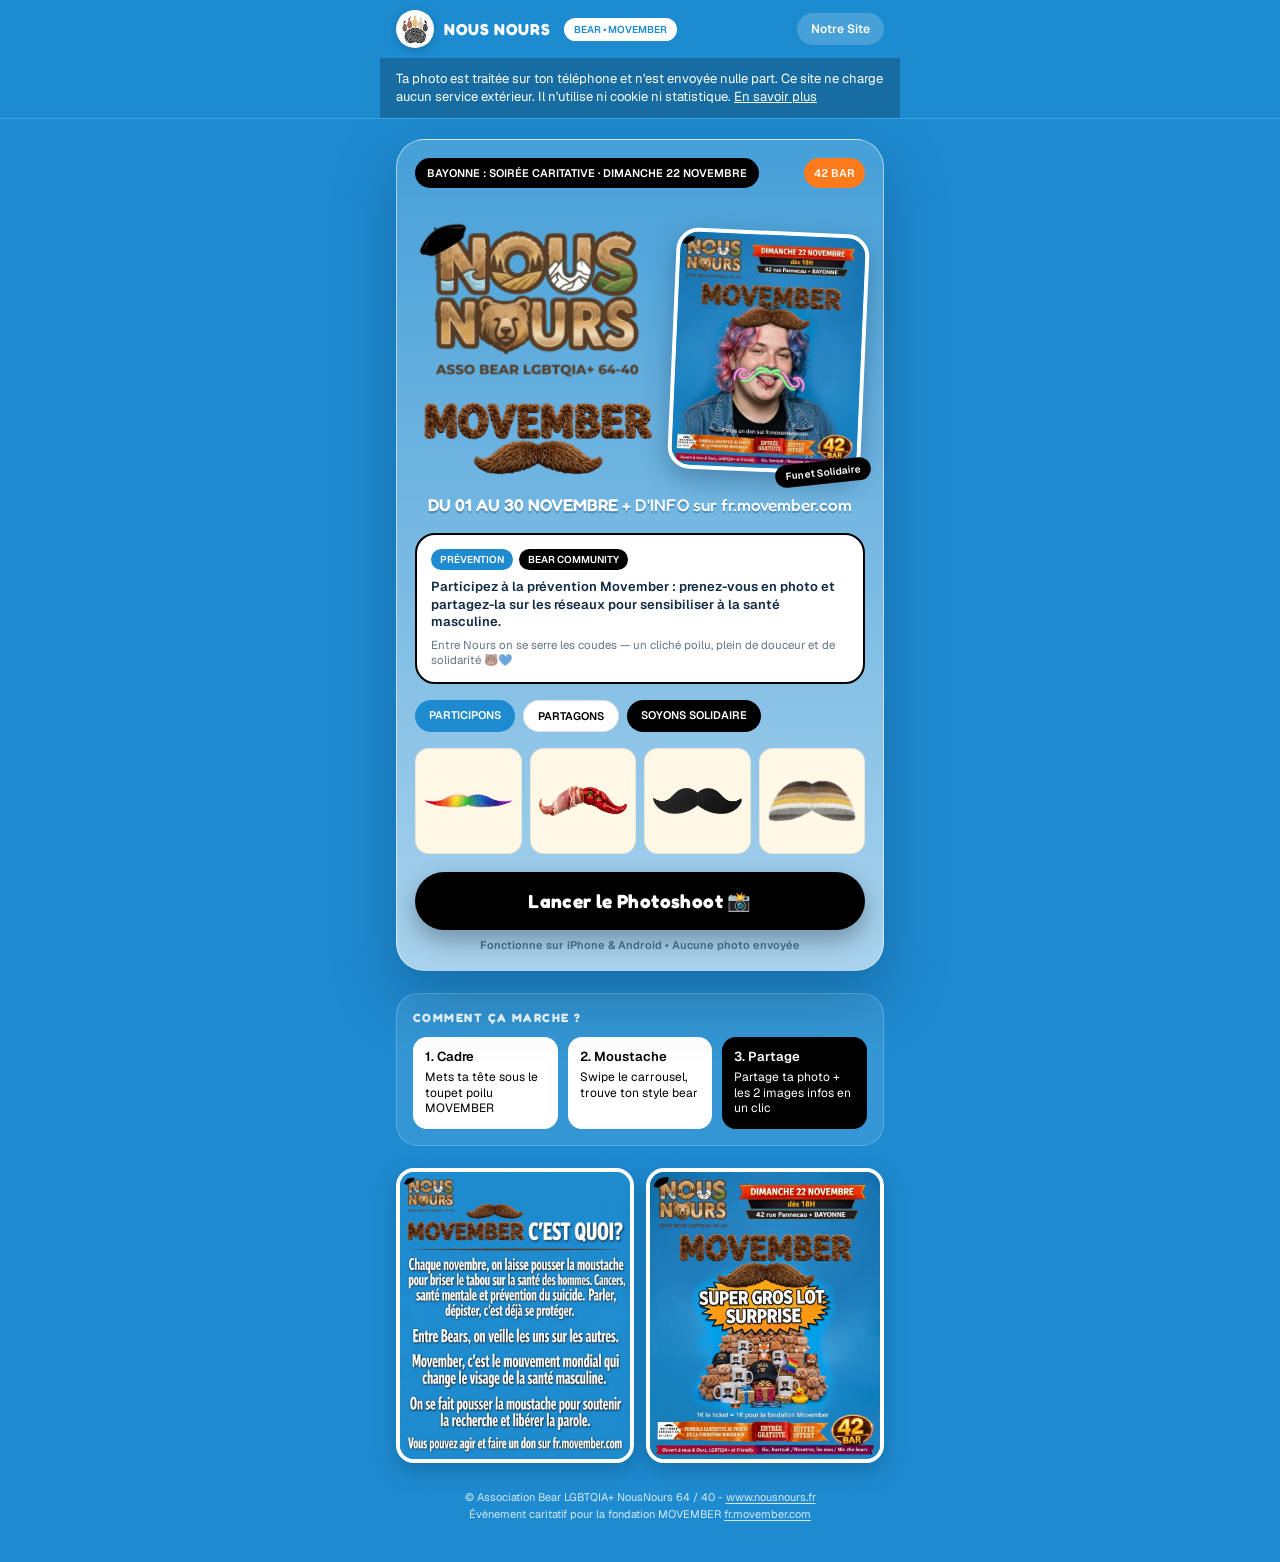
==== index.html @ f1253991 "Étape 9 : aperçu de lien (og, twitter), favicon, apple-touch-icon, manifeste, script de création des" ====
<!DOCTYPE html>
<html lang="fr">
<head>
<meta charset="UTF-8">
<meta http-equiv="Content-Security-Policy" content="default-src 'none'; script-src 'self' 'wasm-unsafe-eval' 'unsafe-eval'; style-src 'self'; img-src 'self' blob: data:; font-src 'self'; media-src 'self' blob:; connect-src 'self'; worker-src 'self' blob:; manifest-src 'self'; base-uri 'none'; form-action 'none'">
<meta name="referrer" content="no-referrer">
<meta name="viewport" content="width=device-width, initial-scale=1, viewport-fit=cover">
<meta name="theme-color" content="#1e8bd0">
<title>Movember · Nous Nours · Photoshoot</title>
<meta name="description" content="Movember avec Nous Nours : prends-toi en photo avec une moustache de bear et partage-la. Ta photo reste sur ton téléphone.">
<meta property="og:type" content="website">
<meta property="og:locale" content="fr_FR">
<meta property="og:title" content="Movember · Nous Nours · Photoshoot">
<meta property="og:description" content="Prends-toi en photo avec une moustache de bear et partage-la pour sensibiliser à la santé masculine. Ta photo n'est envoyée nulle part.">
<meta property="og:image" content="https://meydur64.github.io/photoshoot-movember/assets/og.jpg">
<meta property="og:url" content="https://meydur64.github.io/photoshoot-movember/">
<meta name="twitter:card" content="summary_large_image">
<link rel="icon" type="image/png" sizes="32x32" href="assets/favicon-32.png">
<link rel="apple-touch-icon" href="assets/apple-touch-icon.png">
<link rel="manifest" href="manifest.webmanifest">
<link rel="stylesheet" href="style.css">
</head>
<body>

<header class="top">
  <div class="top-in">
    <div class="brand">
      <div class="brand-dot"><img data-asset="empreinte" alt="Empreinte Nous Nours"></div>
      <b>NOUS NOURS</b>
      <span class="tag">BEAR • MOVEMBER</span>
    </div>
    <a class="btn-info" href="https://www.nousnours.fr" target="_blank" rel="noopener">Notre Site</a>
  </div>
  <div id="infos">Ta photo est traitée sur ton téléphone et n'est envoyée nulle part. Ce site ne charge aucun service extérieur. Il n'utilise ni cookie ni statistique. <a href="confidentialite.html">En savoir plus</a></div>
</header>

<!-- ============ ACCUEIL ============ -->
<main id="s-landing">
  <section class="hero">
    <div class="hero-pills">
      <span class="pill-black">BAYONNE : SOIRÉE CARITATIVE · DIMANCHE 22 NOVEMBRE</span>
      <a class="pill-orange" href="https://www.instagram.com/le.42.bar/" target="_blank" rel="noopener" aria-label="42 Bar sur Instagram">42 BAR</a>
    </div>
    <div class="hero-grid">
      <div>
        <img class="hero-logo" data-asset="logo" alt="Nous Nours – Asso Bear LGBTQIA+ 64-40">
        <img class="hero-title" data-asset="titre" alt="Movember">
      </div>
      <div class="frame-wrap">
        <div class="frame" id="slides" aria-label="Photos des participants Movember">
          <img class="slide on" data-asset="s1" alt="Participant Movember 1">
          <img class="slide" data-asset="s2" alt="Participant Movember 2">
          <img class="slide" data-asset="s3" alt="Participant Movember 3">
          <img class="slide" data-asset="s4" alt="Participant Movember 4">
          <img class="slide" data-asset="s5" alt="Participant Movember 5">
        </div>
        <span class="frame-tag">Fun et Solidaire</span>
      </div>
    </div>

    <p class="dates">DU 01 AU 30 NOVEMBRE <span>+ D'INFO sur fr.movember.com</span></p>

    <div class="note">
      <div>
        <div class="chips"><span class="chip b">PRÉVENTION</span><span class="chip k">BEAR COMMUNITY</span></div>
        <p>Participez à la prévention Movember : prenez-vous en photo et partagez-la sur les réseaux pour sensibiliser à la santé masculine.</p>
        <small>Entre Nours on se serre les coudes — un cliché poilu, plein de douceur et de solidarité 🐻💙</small>
      </div>
    </div>

    <div class="feat"><span class="f1">PARTICIPONS</span><span class="f2">PARTAGONS</span><span class="f3">SOYONS SOLIDAIRE</span></div>
    <div class="tiles" id="tiles"></div>
    <button class="cta" id="btn-start">Lancer le Photoshoot 📸</button>
    <p class="cta-note">Fonctionne sur iPhone &amp; Android • Aucune photo envoyée</p>
  </section>

  <section class="how">
    <h2>COMMENT ÇA MARCHE ?</h2>
    <div class="how-grid">
      <div><b>1. Cadre</b>Mets ta tête sous le toupet poilu MOVEMBER</div>
      <div><b>2. Moustache</b>Swipe le carrousel, trouve ton style bear</div>
      <div><b>3. Partage</b>Partage ta photo + les 2 images infos en un clic</div>
    </div>
  </section>

  <section class="pack">
    <img loading="lazy" data-asset="explications" alt="Movember, c'est quoi ?">
    <img loading="lazy" data-asset="affiche" alt="Super gros lot surprise – tombola 42 Bar">
  </section>

  <footer>© Association Bear LGBTQIA+ NousNours 64 / 40 - <a href="https://www.nousnours.fr" target="_blank" rel="noopener">www.nousnours.fr</a><br>Évènement caritatif pour la fondation MOVEMBER <a href="https://fr.movember.com" target="_blank" rel="noopener">fr.movember.com</a></footer>
</main>

<!-- ============ CAMERA ============ -->
<section class="screen" id="s-camera" hidden>
  <video id="vid" playsinline muted autoplay></video>
  <div class="cam-top">
    <button id="btn-close">✕ Fermer</button>
    <div class="hint" id="hint">Aligne ta tête sous le toupet</div>
    <button id="btn-flip" aria-label="Changer de caméra">⟲</button>
  </div>
  <div class="stage">
    <canvas id="preview" width="540" height="675"></canvas>
    <div class="overlay" id="loading"><div><div class="spin"></div><p id="loading-text">Chargement du détourage…</p></div></div>
    <div class="overlay" id="count" hidden></div>
    <div class="overlay" id="flash"></div>
    <div class="overlay" id="cam-error" hidden><p id="cam-error-text"></p><button id="btn-err-file">Choisir une photo</button><button id="btn-err-retry" hidden>Réessayer</button><button id="btn-err-continue" hidden>Continuer sans détourage</button></div>
  </div>
  <div class="cam-bottom">
    <div class="carousel" id="carousel" role="listbox" aria-label="Choix de la moustache"></div>
    <details id="adjust" open>
      <summary>Ajuster ▾</summary>
      <div class="sliders">
        <label>Taille moustache<input type="range" id="sl-mscale" min="0.6" max="1.6" step="0.02" value="1"></label>
        <label>Hauteur moustache<input type="range" id="sl-my" min="-40" max="40" step="1" value="0"></label>
        <label>Zoom portrait<input type="range" id="sl-zoom" min="0.8" max="1.3" step="0.02" value="1"></label>
      </div>
    </details>
    <div class="shutter-row">
      <label class="round" for="file" title="Utiliser une photo de la galerie">Galerie</label>
      <input type="file" id="file" accept="image/*" hidden>
      <button class="shutter" id="btn-shutter" aria-label="Prendre la photo"><span></span></button>
      <button class="round" id="btn-timer" aria-pressed="false">Minuteur<br>off</button>
    </div>
  </div>
</section>

<!-- ============ RESULTAT ============ -->
<main id="s-result" hidden>
  <div class="res-card">
    <img id="res-img" alt="Ton portrait Movember">
    <div class="res-meta"><b id="res-name"></b><small>Nous Nours • Movember 2026</small></div>
  </div>
  <div class="row2">
    <button class="btn" id="btn-retake">Refaire</button>
    <button class="btn w" id="btn-dl">Télécharger</button>
  </div>
  <button class="share" id="btn-share">Partager mon Movember<small>Ta photo + les 2 images infos, vers Insta, Facebook, WhatsApp…</small></button>

  <div class="packbox">
    <h3 class="fr">Le pack à poster en carrousel</h3>
    <p>1. Ton portrait moustachu · 2. Movember, c'est quoi ? · 3. Super gros lot tombola 42 Bar.</p>
    <div class="pack3">
      <img id="pk1" alt="Portrait"><img data-asset="explications" alt="Explications"><img data-asset="affiche" alt="Tombola">
    </div>
    <div class="cap">
      <div id="cap-text"></div>
      <label class="cap-tags"><input type="checkbox" id="cap-tags" checked> Ajouter #lgbt #Bear</label>
      <button id="btn-cap">Copier la légende</button>
      <p class="cap-warn">Tu publies sous ta responsabilité. Ne publie pas la photo d'une autre personne sans son accord.</p>
    </div>
  </div>
  <footer>© Association Bear LGBTQIA+ NousNours 64 / 40 - <a href="https://www.nousnours.fr" target="_blank" rel="noopener">www.nousnours.fr</a><br>Évènement caritatif pour la fondation MOVEMBER <a href="https://fr.movember.com" target="_blank" rel="noopener">fr.movember.com</a></footer>
</main>

<div id="toast" role="status" aria-live="polite"></div>

<script src="app.js" defer></script>
</body>
</html>
---- style.css ----
@font-face{font-family:"Fredoka";font-style:normal;font-weight:500;font-display:swap;src:url("fonts/fredoka-latin-500.woff2") format("woff2");unicode-range:U+0000-00FF,U+0131,U+0152-0153,U+02BB-02BC,U+02C6,U+02DA,U+02DC,U+0304,U+0308,U+0329,U+2000-206F,U+20AC,U+2122,U+2191,U+2193,U+2212,U+2215,U+FEFF,U+FFFD}
@font-face{font-family:"Fredoka";font-style:normal;font-weight:600;font-display:swap;src:url("fonts/fredoka-latin-600.woff2") format("woff2");unicode-range:U+0000-00FF,U+0131,U+0152-0153,U+02BB-02BC,U+02C6,U+02DA,U+02DC,U+0304,U+0308,U+0329,U+2000-206F,U+20AC,U+2122,U+2191,U+2193,U+2212,U+2215,U+FEFF,U+FFFD}
@font-face{font-family:"Fredoka";font-style:normal;font-weight:700;font-display:swap;src:url("fonts/fredoka-latin-700.woff2") format("woff2");unicode-range:U+0000-00FF,U+0131,U+0152-0153,U+02BB-02BC,U+02C6,U+02DA,U+02DC,U+0304,U+0308,U+0329,U+2000-206F,U+20AC,U+2122,U+2191,U+2193,U+2212,U+2215,U+FEFF,U+FFFD}
@font-face{font-family:"Geist";font-style:normal;font-weight:400;font-display:swap;src:url("fonts/geist-latin-400.woff2") format("woff2");unicode-range:U+0000-00FF,U+0131,U+0152-0153,U+02BB-02BC,U+02C6,U+02DA,U+02DC,U+0304,U+0308,U+0329,U+2000-206F,U+20AC,U+2122,U+2191,U+2193,U+2212,U+2215,U+FEFF,U+FFFD}
@font-face{font-family:"Geist";font-style:normal;font-weight:600;font-display:swap;src:url("fonts/geist-latin-600.woff2") format("woff2");unicode-range:U+0000-00FF,U+0131,U+0152-0153,U+02BB-02BC,U+02C6,U+02DA,U+02DC,U+0304,U+0308,U+0329,U+2000-206F,U+20AC,U+2122,U+2191,U+2193,U+2212,U+2215,U+FEFF,U+FFFD}
:root{
  --blue:#1e8bd0; --blue-deep:#136aa3; --orange:#ff7a1a; --cream:#fff8e6; --ink:#102a43; --fur:#7a4a22;
  --safe-t:env(safe-area-inset-top,0px); --safe-b:env(safe-area-inset-bottom,0px);
}
*{box-sizing:border-box;margin:0;padding:0}
html,body{background:var(--blue);color:#fff;font-family:"Geist",system-ui,sans-serif;-webkit-tap-highlight-color:transparent}
h1,h2,h3,.fr{font-family:"Fredoka",system-ui,sans-serif}
button{font:inherit;color:inherit;background:none;border:0;cursor:pointer}
img{display:block;max-width:100%}
[hidden]{display:none!important}
:focus-visible{outline:3px solid #fff;outline-offset:2px}

/* ---------- header ---------- */
.top{position:sticky;top:0;z-index:30;padding-top:var(--safe-t);backdrop-filter:blur(14px);-webkit-backdrop-filter:blur(14px);background:rgba(30,139,208,.82);border-bottom:1px solid rgba(255,255,255,.18)}
.top-in{max-width:520px;margin:0 auto;height:58px;padding:0 16px;display:flex;align-items:center;justify-content:space-between}
.brand{display:flex;align-items:center;gap:10px}
.brand-dot{width:38px;height:38px;border-radius:50%;background:#fff;display:grid;place-items:center;overflow:hidden;box-shadow:0 2px 8px rgba(0,0,0,.2)}
.brand-dot img{width:30px;height:30px;object-fit:contain}
.brand b{font-family:"Fredoka";font-weight:700;letter-spacing:.04em}
.tag{margin-left:4px;font-size:10px;font-weight:700;padding:5px 10px;border-radius:99px;background:#fff;color:var(--blue)}
.btn-info{display:inline-flex;align-items:center;color:inherit;text-decoration:none;height:32px;padding:0 14px;border-radius:99px;background:rgba(255,255,255,.18);font-size:12px;font-weight:600}
#infos a{color:#fff;text-decoration:underline}
#infos{max-width:520px;margin:0 auto;padding:12px 16px;font-size:13px;line-height:1.4;background:rgba(0,0,0,.22)}

/* ---------- landing ---------- */
main{max-width:520px;margin:0 auto;padding:20px 16px calc(40px + var(--safe-b))}
.hero{position:relative;border-radius:28px;padding:18px;color:var(--ink);background:linear-gradient(180deg,rgba(255,255,255,.18),rgba(255,255,255,.62));border:1px solid rgba(255,255,255,.5);box-shadow:0 24px 60px rgba(8,50,84,.35)}
.hero-pills{display:flex;justify-content:space-between;align-items:center;gap:6px}
.pill-black{background:#000;color:#fff;font-size:clamp(6px,1.78vw,11px);font-weight:700;letter-spacing:0;padding:8px 12px;border-radius:99px;white-space:nowrap;min-width:0}
.pill-orange{flex:none;text-decoration:none;display:inline-block;background:var(--orange);color:#fff;font-size:clamp(9px,2.6vw,11px);font-weight:700;padding:8px 10px;border-radius:99px;white-space:nowrap}
.hero-grid{margin-top:16px;display:grid;grid-template-columns:1.12fr .88fr;gap:12px;align-items:start}
.hero-logo{width:100%}
.hero-title{width:100%;margin-top:2px}
.dates span{font-weight:500;opacity:.95}
.dates{margin-top:16px;text-align:center;white-space:nowrap;font-family:"Fredoka";font-weight:600;font-size:clamp(10px,3vw,17px);color:#fff;text-shadow:0 2px 0 rgba(8,50,84,.35)}
.frame-wrap{position:relative;align-self:end;margin-bottom:6px}
.frame{position:relative;aspect-ratio:4/5;border-radius:22px;border:4px solid #fff;overflow:hidden;transform:rotate(2.5deg);box-shadow:0 10px 26px rgba(8,50,84,.35);background:var(--blue)}
.frame img.slide{position:absolute;inset:0;width:100%;height:100%;object-fit:cover;opacity:0;transition:opacity .9s ease}
.frame img.slide.on{opacity:1}
.frame-tag{position:absolute;right:-6px;bottom:-12px;background:#000;color:#fff;font-size:10px;font-weight:600;padding:5px 10px;border-radius:99px;transform:rotate(-6deg)}
.note{margin-top:18px;border:2px solid #000;border-radius:20px;background:#fff;padding:14px;display:flex;gap:12px;align-items:flex-start}
.note .ico{flex:none;width:48px;height:48px;border-radius:50%;background:var(--orange);border:3px solid #000;display:grid;place-items:center;overflow:hidden}
.note .ico img{width:30px}
.chips{display:flex;gap:6px;flex-wrap:wrap;margin-bottom:8px}
.chip{font-size:10px;font-weight:700;padding:4px 9px;border-radius:99px}
.chip.b{background:var(--blue);color:#fff}.chip.k{background:#000;color:#fff}
.note p{font-size:13px;line-height:1.35;font-weight:600}
.note small{display:block;margin-top:6px;font-size:11.5px;font-weight:400;color:rgba(16,42,67,.65);line-height:1.35}
.feat{margin-top:16px;display:flex;gap:8px;flex-wrap:wrap}
.feat span{font-size:11px;font-weight:700;padding:8px 14px;border-radius:99px}
.feat .f1{background:var(--blue);color:#fff}.feat .f2{background:#fff;color:#000;border:1px solid rgba(0,0,0,.1)}.feat .f3{background:#000;color:#fff}
.tiles{margin-top:16px;display:grid;grid-template-columns:repeat(4,1fr);gap:8px}
.tile{aspect-ratio:1;border-radius:14px;background:var(--cream);border:1px solid rgba(0,0,0,.07);display:grid;place-items:center;padding:8px}
.tile img{max-height:44px;object-fit:contain}
.cta{margin-top:18px;width:100%;height:58px;border-radius:99px;background:#000;color:#fff;font-family:"Fredoka";font-weight:700;font-size:19px;letter-spacing:.02em;box-shadow:0 10px 24px rgba(0,0,0,.3);transition:transform .12s}
.cta:active{transform:scale(.97)}
.cta-note{margin-top:8px;text-align:center;font-size:11px;font-weight:600;color:rgba(16,42,67,.6)}
.how{margin-top:22px;border-radius:22px;padding:16px;background:rgba(255,255,255,.1);border:1px solid rgba(255,255,255,.22)}
.how h2{font-size:12px;font-weight:700;letter-spacing:.12em;opacity:.85}
.how-grid{margin-top:12px;display:grid;grid-template-columns:repeat(3,1fr);gap:10px}
.how-grid div{border-radius:14px;padding:12px;font-size:12px;line-height:1.3;background:#fff;color:#000}
.how-grid div:last-child{background:#000;color:#fff}
.how-grid b{display:block;margin-bottom:4px;font-size:13px}
.pack{margin-top:22px;display:grid;grid-template-columns:1fr 1fr;gap:12px}
.pack img{border-radius:18px;border:4px solid #fff;box-shadow:0 8px 22px rgba(8,50,84,.3);width:100%}
footer a{color:inherit;text-decoration:underline;text-underline-offset:2px}
footer{margin-top:26px;font-size:11px;opacity:.8;text-align:center;line-height:1.5}

/* ---------- camera ---------- */
.screen{position:fixed;left:0;right:0;top:0;height:100vh;height:100dvh;z-index:50;background:#06202f;display:flex;flex-direction:column;padding-top:var(--safe-t);overflow:hidden}
#vid{position:absolute;width:2px;height:2px;opacity:0;pointer-events:none}
.cam-top{flex:none;display:flex;align-items:center;justify-content:space-between;gap:8px;padding:10px 12px}
.cam-top button{height:38px;padding:0 14px;border-radius:99px;background:rgba(255,255,255,.14);font-size:13px;font-weight:600}
.hint{flex:1;text-align:center;font-size:11px;font-weight:700;padding:9px 10px;border-radius:99px;background:#fff;color:#000;white-space:nowrap;overflow:hidden;text-overflow:ellipsis}
.stage{position:relative;flex:1 1 0;min-height:0;overflow:hidden}
#preview{position:absolute;left:10px;top:0;width:calc(100% - 20px);height:calc(100% - 6px);object-fit:contain;border-radius:14px}
.overlay{position:absolute;inset:0;display:grid;place-items:center;text-align:center;padding:24px}
#loading{background:rgba(6,32,47,.78);border-radius:14px;margin:0 10px;gap:14px;align-content:center}
.spin{width:44px;height:44px;border-radius:50%;border:5px solid rgba(255,255,255,.25);border-top-color:#fff;animation:spin 1s linear infinite;margin:0 auto}
@keyframes spin{to{transform:rotate(360deg)}}
#count{pointer-events:none;font-family:"Fredoka";font-weight:700;font-size:min(34vw,200px);color:#fff;text-shadow:0 6px 30px rgba(0,0,0,.5)}
#flash{background:#fff;opacity:0;pointer-events:none;border-radius:14px;margin:0 10px}
#flash.go{animation:flash .22s ease}
@keyframes flash{0%{opacity:0}40%{opacity:1}100%{opacity:0}}
#cam-error{background:rgba(6,32,47,.92);border-radius:14px;margin:0 10px;font-size:14px;line-height:1.45;gap:14px;align-content:center}
#cam-error button{margin:0 auto;height:44px;padding:0 20px;border-radius:99px;background:#fff;color:#000;font-weight:700}
.cam-bottom{flex:none;width:100%;max-width:720px;margin:0 auto;max-height:58vh;max-height:58dvh;overflow-y:auto;padding:8px 12px calc(10px + var(--safe-b));background:#06202f}
.carousel{display:flex;gap:8px;overflow-x:auto;scroll-snap-type:x proximity;padding:2px 2px 8px;scrollbar-width:none;-webkit-overflow-scrolling:touch}
.carousel::-webkit-scrollbar{display:none}
.card{flex:none;width:104px;scroll-snap-align:center;border-radius:16px;padding:8px 6px;display:flex;flex-direction:column;align-items:center;background:rgba(255,255,255,.12);border:2px solid rgba(255,255,255,.18);text-align:center;transition:transform .12s}
.card[aria-pressed=true]{background:#fff;border-color:#fff;color:#000;transform:scale(1.03)}
.card .im{height:42px;width:100%;display:grid;place-items:center}
.card .nf{font-size:30px;line-height:1}
.card .im img{max-height:38px;max-width:100%;object-fit:contain}
.card b{display:block;margin-top:4px;min-height:2.2em;font-family:"Fredoka";font-size:11px;line-height:1.1}
.card i{display:block;font-style:normal;font-size:9px;line-height:1.15;opacity:.7;margin-top:2px}
details#adjust summary{list-style:none;cursor:pointer;font-size:12px;font-weight:600;opacity:.85;padding:0 4px 6px}
details#adjust summary::-webkit-details-marker{display:none}
.sliders{display:grid;grid-template-columns:repeat(3,1fr);gap:8px;padding-bottom:8px}
.sliders label{min-width:0;font-size:10px;font-weight:600;color:rgba(255,255,255,.75)}
.sliders input{width:100%;accent-color:#fff}
.shutter-row{display:flex;align-items:center;justify-content:space-between;gap:12px}
.round{width:56px;height:56px;border-radius:50%;background:rgba(255,255,255,.14);display:grid;place-items:center;font-size:11px;font-weight:600;text-align:center;line-height:1.1;cursor:pointer}
.shutter{width:72px;height:72px;border-radius:50%;background:#fff;display:grid;place-items:center;box-shadow:0 0 0 6px rgba(255,255,255,.25);transition:transform .1s}
.shutter:active{transform:scale(.94)}
.shutter span{width:58px;height:58px;border-radius:50%;border:3px solid #000}

/* ---------- result ---------- */
.res-card{border-radius:24px;background:#fff;padding:8px;box-shadow:0 20px 50px rgba(8,50,84,.35)}
.res-card img{border-radius:18px;width:100%;aspect-ratio:4/5;object-fit:cover}
.res-meta{padding:10px 8px 6px;color:#000}
.res-meta b{font-family:"Fredoka";font-size:16px}
.res-meta small{display:block;font-size:12px;color:rgba(0,0,0,.6)}
.row2{margin-top:14px;display:grid;grid-template-columns:1fr 1fr;gap:10px}
.btn{height:50px;border-radius:99px;font-weight:700;font-size:14px;background:rgba(255,255,255,.16);border:1px solid rgba(255,255,255,.3)}
.btn.w{background:#fff;color:#000;border-color:#fff}
.share{margin-top:12px;width:100%;min-height:64px;border-radius:99px;background:#000;color:#fff;font-family:"Fredoka";font-weight:700;font-size:18px;box-shadow:0 10px 26px rgba(0,0,0,.3);padding:8px 18px;line-height:1.15}
.share small{display:block;font-family:"Geist";font-weight:400;font-size:11px;opacity:.75;margin-top:2px}
.packbox{margin-top:16px;border-radius:20px;background:#fff;color:#000;padding:14px}
.packbox h3{font-size:15px}
.packbox p{margin-top:4px;font-size:12px;line-height:1.4;color:rgba(0,0,0,.7)}
.pack3{margin-top:10px;display:grid;grid-template-columns:repeat(3,1fr);gap:8px}
.pack3 img{width:100%;aspect-ratio:4/5;object-fit:cover;border-radius:10px;border:1px solid rgba(0,0,0,.1);background:var(--blue)}
.cap{margin-top:12px;border-radius:14px;background:var(--cream);border:1px solid rgba(0,0,0,.1);padding:12px;font-size:12px;line-height:1.45}
.cap button{margin-top:8px;height:36px;padding:0 16px;border-radius:99px;background:var(--blue);color:#fff;font-weight:700;font-size:12px}
#toast{position:fixed;left:50%;bottom:calc(24px + var(--safe-b));transform:translate(-50%,20px);opacity:0;pointer-events:none;z-index:99;max-width:min(92vw,420px);background:#000;color:#fff;font-size:13px;font-weight:600;line-height:1.35;padding:12px 18px;border-radius:16px;text-align:center;transition:.25s}
#toast.on{opacity:1;transform:translate(-50%,0)}
@media (max-height:720px){
  .cam-top{padding:6px 12px}.cam-top button{height:34px}
  .card{width:88px;padding:6px 4px}.card .im{height:30px}.card .im img{max-height:28px}.card .nf{font-size:24px}.card i{display:none}.card b{min-height:0}
  .round{width:46px;height:46px}.shutter{width:62px;height:62px}.shutter span{width:48px;height:48px}
  .cam-bottom{padding-top:6px}
}
@media (max-height:560px){.sliders{display:none}}
@media (prefers-reduced-motion:reduce){*{animation:none!important;transition:none!important}}
#loading-text{margin-top:14px;font-weight:600}

#cap-text{user-select:text;-webkit-user-select:text}
.cap-tags{display:block;margin-top:8px;font-size:12px;font-weight:600}
.cap-warn{margin-top:8px;font-size:12px;line-height:1.4;color:rgba(16,42,67,.75)}
.legal{max-width:640px;margin:0 auto;padding:24px 16px 48px;line-height:1.55;font-size:15px;color:#102a43}
.legal h1{font-size:24px;margin:0 0 12px}.legal h2{font-size:17px;margin:22px 0 6px}
.legal a{color:#136aa3}
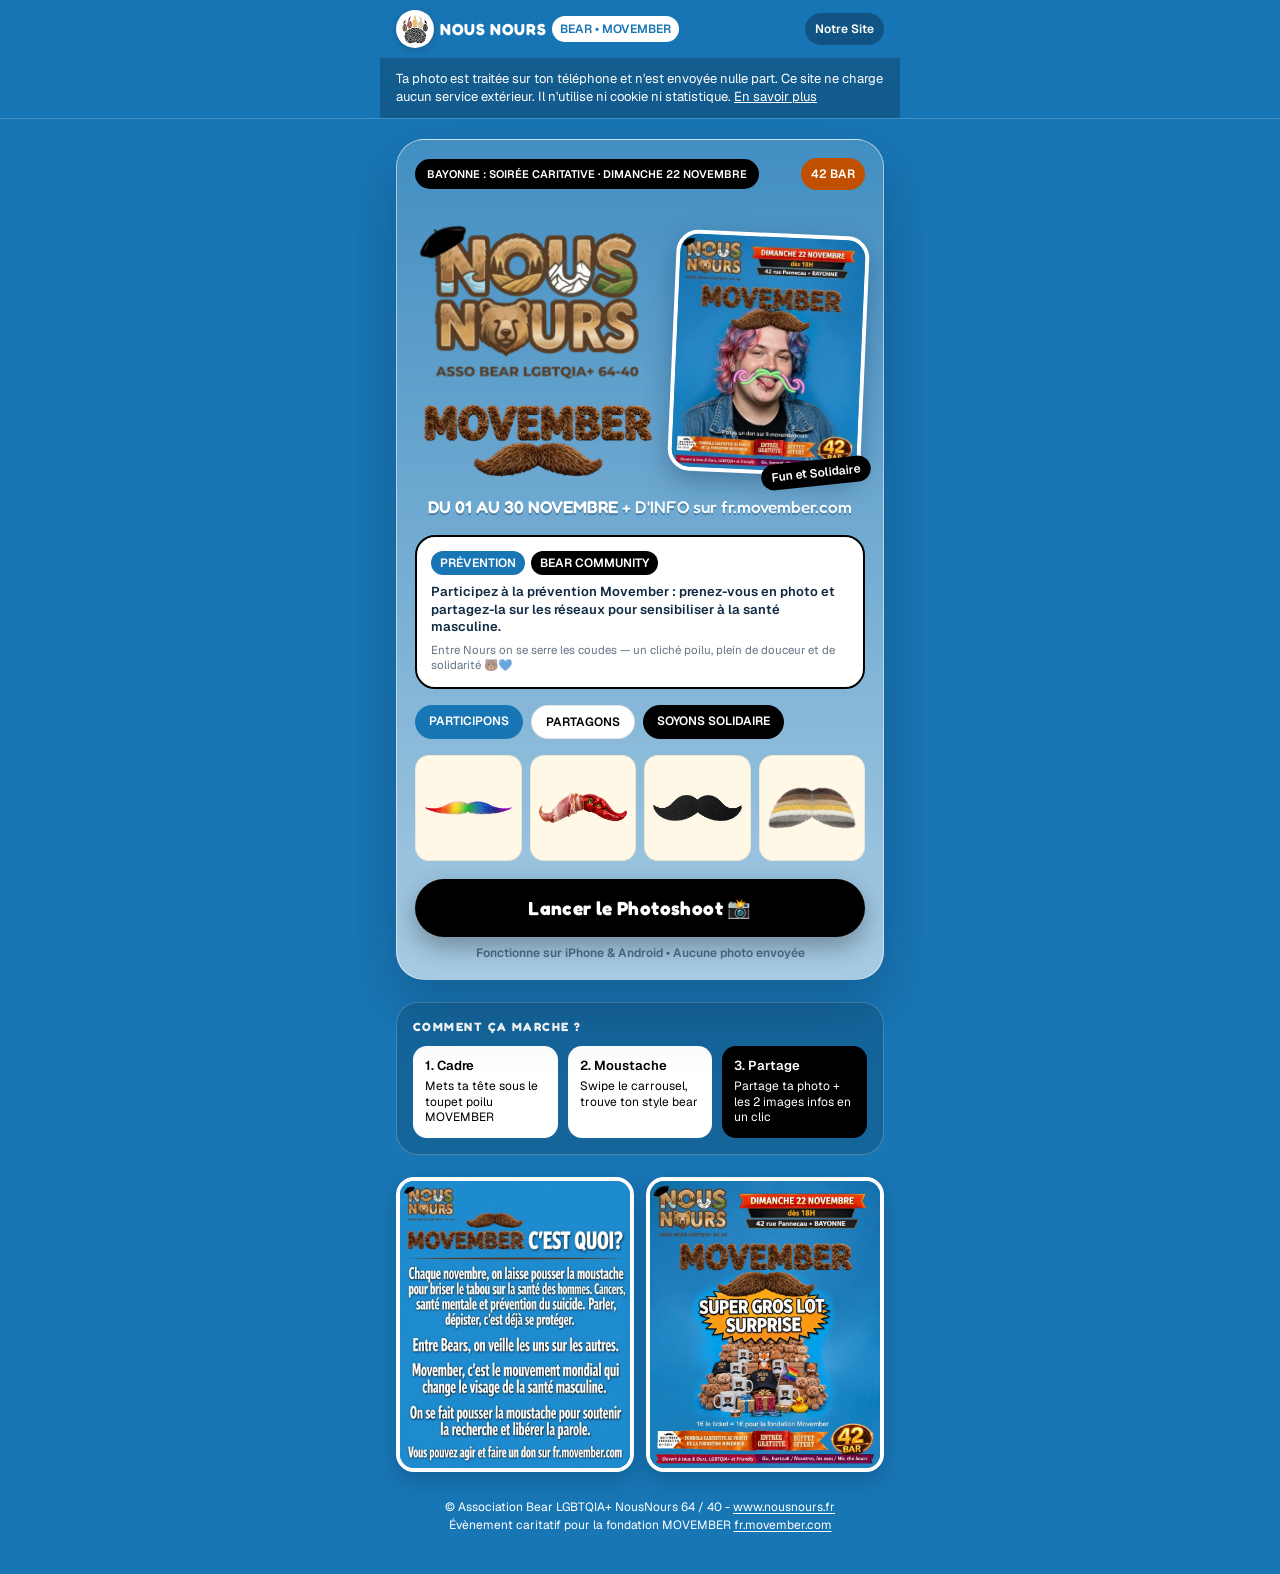
==== commit d6914ec9: "Étape 12 : accessibilité (contrastes ≥ 4,5:1 vérifiés avec axe-core, texte ≥ 12 px, h1, repères, bou" ====
--- a/index.html
+++ b/index.html
@@ -5,7 +5,7 @@
 <meta http-equiv="Content-Security-Policy" content="default-src 'none'; script-src 'self' 'wasm-unsafe-eval' 'unsafe-eval'; style-src 'self'; img-src 'self' blob: data:; font-src 'self'; media-src 'self' blob:; connect-src 'self'; worker-src 'self' blob:; manifest-src 'self'; base-uri 'none'; form-action 'none'">
 <meta name="referrer" content="no-referrer">
 <meta name="viewport" content="width=device-width, initial-scale=1, viewport-fit=cover">
-<meta name="theme-color" content="#1e8bd0">
+<meta name="theme-color" content="#1976b5">
 <title>Movember · Nous Nours · Photoshoot</title>
 <meta name="description" content="Movember avec Nous Nours : prends-toi en photo avec une moustache de bear et partage-la. Ta photo reste sur ton téléphone.">
 <meta property="og:type" content="website">
@@ -44,15 +44,15 @@
     <div class="hero-grid">
       <div>
         <img class="hero-logo" data-asset="logo" alt="Nous Nours – Asso Bear LGBTQIA+ 64-40">
-        <img class="hero-title" data-asset="titre" alt="Movember">
+        <h1 class="hero-h1"><img class="hero-title" data-asset="titre" alt="Movember"></h1>
       </div>
       <div class="frame-wrap">
         <div class="frame" id="slides" aria-label="Photos des participants Movember">
-          <img class="slide on" data-asset="s1" alt="Participant Movember 1">
-          <img class="slide" data-asset="s2" alt="Participant Movember 2">
-          <img class="slide" data-asset="s3" alt="Participant Movember 3">
-          <img class="slide" data-asset="s4" alt="Participant Movember 4">
-          <img class="slide" data-asset="s5" alt="Participant Movember 5">
+          <img class="slide on" data-asset="s1" alt="Portrait d'un participant Movember avec sa moustache de bear (photo 1 sur 5)">
+          <img class="slide" data-asset="s2" alt="Portrait d'un participant Movember avec sa moustache de bear (photo 2 sur 5)">
+          <img class="slide" data-asset="s3" alt="Portrait d'un participant Movember avec sa moustache de bear (photo 3 sur 5)">
+          <img class="slide" data-asset="s4" alt="Portrait d'un participant Movember avec sa moustache de bear (photo 4 sur 5)">
+          <img class="slide" data-asset="s5" alt="Portrait d'un participant Movember avec sa moustache de bear (photo 5 sur 5)">
         </div>
         <span class="frame-tag">Fun et Solidaire</span>
       </div>
@@ -69,6 +69,11 @@
     </div>
 
     <div class="feat"><span class="f1">PARTICIPONS</span><span class="f2">PARTAGONS</span><span class="f3">SOYONS SOLIDAIRE</span></div>
+    <div class="iab" id="iab" hidden>
+      <p id="iab-text"></p>
+      <label class="btn w iab-btn" for="file-cam">Choisir une photo</label>
+      <input type="file" id="file-cam" accept="image/*" capture="user" hidden>
+    </div>
     <div class="tiles" id="tiles"></div>
     <button class="cta" id="btn-start">Lancer le Photoshoot 📸</button>
     <p class="cta-note">Fonctionne sur iPhone &amp; Android • Aucune photo envoyée</p>
@@ -85,14 +90,15 @@
 
   <section class="pack">
     <img loading="lazy" data-asset="explications" alt="Movember, c'est quoi ?">
-    <img loading="lazy" data-asset="affiche" alt="Super gros lot surprise – tombola 42 Bar">
+    <img loading="lazy" data-asset="affiche" alt="Affiche : super gros lot surprise, tombola au 42 Bar">
+    <p class="sr-only">Soirée caritative dimanche 22 novembre dès 18h au 42 Bar, 42 rue Pannecau, Bayonne : tombola, entrée gratuite, buffet offert. Movember du 1er au 30 novembre : fr.movember.com.</p>
   </section>
 
   <footer>© Association Bear LGBTQIA+ NousNours 64 / 40 - <a href="https://www.nousnours.fr" target="_blank" rel="noopener">www.nousnours.fr</a><br>Évènement caritatif pour la fondation MOVEMBER <a href="https://fr.movember.com" target="_blank" rel="noopener">fr.movember.com</a></footer>
 </main>
 
 <!-- ============ CAMERA ============ -->
-<section class="screen" id="s-camera" hidden>
+<section class="screen" id="s-camera" aria-label="Prise de la photo" hidden>
   <video id="vid" playsinline muted autoplay></video>
   <div class="cam-top">
     <button id="btn-close">✕ Fermer</button>
@@ -102,12 +108,12 @@
   <div class="stage">
     <canvas id="preview" width="540" height="675"></canvas>
     <div class="overlay" id="loading"><div><div class="spin"></div><p id="loading-text">Chargement du détourage…</p></div></div>
-    <div class="overlay" id="count" hidden></div>
+    <div class="overlay" id="count" aria-live="assertive" hidden></div>
     <div class="overlay" id="flash"></div>
     <div class="overlay" id="cam-error" hidden><p id="cam-error-text"></p><button id="btn-err-file">Choisir une photo</button><button id="btn-err-retry" hidden>Réessayer</button><button id="btn-err-continue" hidden>Continuer sans détourage</button></div>
   </div>
   <div class="cam-bottom">
-    <div class="carousel" id="carousel" role="listbox" aria-label="Choix de la moustache"></div>
+    <div class="carousel" id="carousel" role="group" aria-label="Choix de la moustache"></div>
     <details id="adjust" open>
       <summary>Ajuster ▾</summary>
       <div class="sliders">
@@ -117,7 +123,7 @@
       </div>
     </details>
     <div class="shutter-row">
-      <label class="round" for="file" title="Utiliser une photo de la galerie">Galerie</label>
+      <button class="round" id="btn-gallery" title="Utiliser une photo de la galerie">Galerie</button>
       <input type="file" id="file" accept="image/*" hidden>
       <button class="shutter" id="btn-shutter" aria-label="Prendre la photo"><span></span></button>
       <button class="round" id="btn-timer" aria-pressed="false">Minuteur<br>off</button>
@@ -127,6 +133,7 @@
 
 <!-- ============ RESULTAT ============ -->
 <main id="s-result" hidden>
+  <h1 class="sr-only">Ton portrait Movember</h1>
   <div class="res-card">
     <img id="res-img" alt="Ton portrait Movember">
     <div class="res-meta"><b id="res-name"></b><small>Nous Nours • Movember 2026</small></div>
@@ -135,10 +142,14 @@
     <button class="btn" id="btn-retake">Refaire</button>
     <button class="btn w" id="btn-dl">Télécharger</button>
   </div>
+  <div class="dl-list" id="dl-list" hidden>
+    <p>Partage direct indisponible ici. Télécharge les images une par une, puis poste-les en carrousel (la légende est copiée) :</p>
+    <button class="btn" data-dl="0">Ma photo</button><button class="btn" data-dl="1">Movember, c'est quoi ?</button><button class="btn" data-dl="2">Tombola 42 Bar</button>
+  </div>
   <button class="share" id="btn-share">Partager mon Movember<small>Ta photo + les 2 images infos, vers Insta, Facebook, WhatsApp…</small></button>
 
   <div class="packbox">
-    <h3 class="fr">Le pack à poster en carrousel</h3>
+    <h2 class="fr">Le pack à poster en carrousel</h2>
     <p>1. Ton portrait moustachu · 2. Movember, c'est quoi ? · 3. Super gros lot tombola 42 Bar.</p>
     <div class="pack3">
       <img id="pk1" alt="Portrait"><img data-asset="explications" alt="Explications"><img data-asset="affiche" alt="Tombola">
--- a/style.css
+++ b/style.css
@@ -4,7 +4,7 @@
 @font-face{font-family:"Geist";font-style:normal;font-weight:400;font-display:swap;src:url("fonts/geist-latin-400.woff2") format("woff2");unicode-range:U+0000-00FF,U+0131,U+0152-0153,U+02BB-02BC,U+02C6,U+02DA,U+02DC,U+0304,U+0308,U+0329,U+2000-206F,U+20AC,U+2122,U+2191,U+2193,U+2212,U+2215,U+FEFF,U+FFFD}
 @font-face{font-family:"Geist";font-style:normal;font-weight:600;font-display:swap;src:url("fonts/geist-latin-600.woff2") format("woff2");unicode-range:U+0000-00FF,U+0131,U+0152-0153,U+02BB-02BC,U+02C6,U+02DA,U+02DC,U+0304,U+0308,U+0329,U+2000-206F,U+20AC,U+2122,U+2191,U+2193,U+2212,U+2215,U+FEFF,U+FFFD}
 :root{
-  --blue:#1e8bd0; --blue-deep:#136aa3; --orange:#ff7a1a; --cream:#fff8e6; --ink:#102a43; --fur:#7a4a22;
+  --blue:#1976b5; --blue-deep:#136aa3; --orange:#c05000; --cream:#fff8e6; --ink:#102a43; --fur:#7a4a22;
   --safe-t:env(safe-area-inset-top,0px); --safe-b:env(safe-area-inset-bottom,0px);
 }
 *{box-sizing:border-box;margin:0;padding:0}
@@ -16,14 +16,14 @@
 :focus-visible{outline:3px solid #fff;outline-offset:2px}
 
 /* ---------- header ---------- */
-.top{position:sticky;top:0;z-index:30;padding-top:var(--safe-t);backdrop-filter:blur(14px);-webkit-backdrop-filter:blur(14px);background:rgba(30,139,208,.82);border-bottom:1px solid rgba(255,255,255,.18)}
+.top{position:sticky;top:0;z-index:30;padding-top:var(--safe-t);backdrop-filter:blur(14px);-webkit-backdrop-filter:blur(14px);background:rgba(25,118,181,.82);border-bottom:1px solid rgba(255,255,255,.18)}
 .top-in{max-width:520px;margin:0 auto;height:58px;padding:0 16px;display:flex;align-items:center;justify-content:space-between}
 .brand{display:flex;align-items:center;gap:10px}
 .brand-dot{width:38px;height:38px;border-radius:50%;background:#fff;display:grid;place-items:center;overflow:hidden;box-shadow:0 2px 8px rgba(0,0,0,.2)}
 .brand-dot img{width:30px;height:30px;object-fit:contain}
 .brand b{font-family:"Fredoka";font-weight:700;letter-spacing:.04em}
-.tag{margin-left:4px;font-size:10px;font-weight:700;padding:5px 10px;border-radius:99px;background:#fff;color:var(--blue)}
-.btn-info{display:inline-flex;align-items:center;color:inherit;text-decoration:none;height:32px;padding:0 14px;border-radius:99px;background:rgba(255,255,255,.18);font-size:12px;font-weight:600}
+.tag{margin-left:4px;font-size:12px;font-weight:700;padding:5px 10px;border-radius:99px;background:#fff;color:var(--blue)}
+.btn-info{display:inline-flex;align-items:center;color:inherit;text-decoration:none;height:32px;padding:0 14px;border-radius:99px;background:rgba(0,0,0,.28);font-size:12px;font-weight:600}
 #infos a{color:#fff;text-decoration:underline}
 #infos{max-width:520px;margin:0 auto;padding:12px 16px;font-size:13px;line-height:1.4;background:rgba(0,0,0,.22)}
 
@@ -32,7 +32,7 @@
 .hero{position:relative;border-radius:28px;padding:18px;color:var(--ink);background:linear-gradient(180deg,rgba(255,255,255,.18),rgba(255,255,255,.62));border:1px solid rgba(255,255,255,.5);box-shadow:0 24px 60px rgba(8,50,84,.35)}
 .hero-pills{display:flex;justify-content:space-between;align-items:center;gap:6px}
 .pill-black{background:#000;color:#fff;font-size:clamp(6px,1.78vw,11px);font-weight:700;letter-spacing:0;padding:8px 12px;border-radius:99px;white-space:nowrap;min-width:0}
-.pill-orange{flex:none;text-decoration:none;display:inline-block;background:var(--orange);color:#fff;font-size:clamp(9px,2.6vw,11px);font-weight:700;padding:8px 10px;border-radius:99px;white-space:nowrap}
+.pill-orange{flex:none;text-decoration:none;display:inline-block;background:var(--orange);color:#fff;font-size:12px;font-weight:700;padding:8px 10px;border-radius:99px;white-space:nowrap}
 .hero-grid{margin-top:16px;display:grid;grid-template-columns:1.12fr .88fr;gap:12px;align-items:start}
 .hero-logo{width:100%}
 .hero-title{width:100%;margin-top:2px}
@@ -42,26 +42,26 @@
 .frame{position:relative;aspect-ratio:4/5;border-radius:22px;border:4px solid #fff;overflow:hidden;transform:rotate(2.5deg);box-shadow:0 10px 26px rgba(8,50,84,.35);background:var(--blue)}
 .frame img.slide{position:absolute;inset:0;width:100%;height:100%;object-fit:cover;opacity:0;transition:opacity .9s ease}
 .frame img.slide.on{opacity:1}
-.frame-tag{position:absolute;right:-6px;bottom:-12px;background:#000;color:#fff;font-size:10px;font-weight:600;padding:5px 10px;border-radius:99px;transform:rotate(-6deg)}
+.frame-tag{position:absolute;right:-6px;bottom:-12px;background:#000;color:#fff;font-size:12px;font-weight:600;padding:5px 10px;border-radius:99px;transform:rotate(-6deg)}
 .note{margin-top:18px;border:2px solid #000;border-radius:20px;background:#fff;padding:14px;display:flex;gap:12px;align-items:flex-start}
 .note .ico{flex:none;width:48px;height:48px;border-radius:50%;background:var(--orange);border:3px solid #000;display:grid;place-items:center;overflow:hidden}
 .note .ico img{width:30px}
 .chips{display:flex;gap:6px;flex-wrap:wrap;margin-bottom:8px}
-.chip{font-size:10px;font-weight:700;padding:4px 9px;border-radius:99px}
+.chip{font-size:12px;font-weight:700;padding:4px 9px;border-radius:99px}
 .chip.b{background:var(--blue);color:#fff}.chip.k{background:#000;color:#fff}
 .note p{font-size:13px;line-height:1.35;font-weight:600}
 .note small{display:block;margin-top:6px;font-size:11.5px;font-weight:400;color:rgba(16,42,67,.65);line-height:1.35}
 .feat{margin-top:16px;display:flex;gap:8px;flex-wrap:wrap}
-.feat span{font-size:11px;font-weight:700;padding:8px 14px;border-radius:99px}
+.feat span{font-size:12px;font-weight:700;padding:8px 14px;border-radius:99px}
 .feat .f1{background:var(--blue);color:#fff}.feat .f2{background:#fff;color:#000;border:1px solid rgba(0,0,0,.1)}.feat .f3{background:#000;color:#fff}
 .tiles{margin-top:16px;display:grid;grid-template-columns:repeat(4,1fr);gap:8px}
 .tile{aspect-ratio:1;border-radius:14px;background:var(--cream);border:1px solid rgba(0,0,0,.07);display:grid;place-items:center;padding:8px}
 .tile img{max-height:44px;object-fit:contain}
 .cta{margin-top:18px;width:100%;height:58px;border-radius:99px;background:#000;color:#fff;font-family:"Fredoka";font-weight:700;font-size:19px;letter-spacing:.02em;box-shadow:0 10px 24px rgba(0,0,0,.3);transition:transform .12s}
 .cta:active{transform:scale(.97)}
-.cta-note{margin-top:8px;text-align:center;font-size:11px;font-weight:600;color:rgba(16,42,67,.6)}
-.how{margin-top:22px;border-radius:22px;padding:16px;background:rgba(255,255,255,.1);border:1px solid rgba(255,255,255,.22)}
-.how h2{font-size:12px;font-weight:700;letter-spacing:.12em;opacity:.85}
+.cta-note{margin-top:8px;text-align:center;font-size:12px;font-weight:600;color:rgba(16,42,67,.6)}
+.how{margin-top:22px;border-radius:22px;padding:16px;background:rgba(0,0,0,.14);border:1px solid rgba(255,255,255,.22)}
+.how h2{font-size:12px;font-weight:700;letter-spacing:.12em}
 .how-grid{margin-top:12px;display:grid;grid-template-columns:repeat(3,1fr);gap:10px}
 .how-grid div{border-radius:14px;padding:12px;font-size:12px;line-height:1.3;background:#fff;color:#000}
 .how-grid div:last-child{background:#000;color:#fff}
@@ -69,14 +69,14 @@
 .pack{margin-top:22px;display:grid;grid-template-columns:1fr 1fr;gap:12px}
 .pack img{border-radius:18px;border:4px solid #fff;box-shadow:0 8px 22px rgba(8,50,84,.3);width:100%}
 footer a{color:inherit;text-decoration:underline;text-underline-offset:2px}
-footer{margin-top:26px;font-size:11px;opacity:.8;text-align:center;line-height:1.5}
+footer{margin-top:26px;font-size:12px;text-align:center;line-height:1.5}
 
 /* ---------- camera ---------- */
 .screen{position:fixed;left:0;right:0;top:0;height:100vh;height:100dvh;z-index:50;background:#06202f;display:flex;flex-direction:column;padding-top:var(--safe-t);overflow:hidden}
 #vid{position:absolute;width:2px;height:2px;opacity:0;pointer-events:none}
 .cam-top{flex:none;display:flex;align-items:center;justify-content:space-between;gap:8px;padding:10px 12px}
 .cam-top button{height:38px;padding:0 14px;border-radius:99px;background:rgba(255,255,255,.14);font-size:13px;font-weight:600}
-.hint{flex:1;text-align:center;font-size:11px;font-weight:700;padding:9px 10px;border-radius:99px;background:#fff;color:#000;white-space:nowrap;overflow:hidden;text-overflow:ellipsis}
+.hint{flex:1;text-align:center;font-size:12px;font-weight:700;padding:9px 10px;border-radius:99px;background:#fff;color:#000;white-space:nowrap;overflow:hidden;text-overflow:ellipsis}
 .stage{position:relative;flex:1 1 0;min-height:0;overflow:hidden}
 #preview{position:absolute;left:10px;top:0;width:calc(100% - 20px);height:calc(100% - 6px);object-fit:contain;border-radius:14px}
 .overlay{position:absolute;inset:0;display:grid;place-items:center;text-align:center;padding:24px}
@@ -97,15 +97,15 @@
 .card .im{height:42px;width:100%;display:grid;place-items:center}
 .card .nf{font-size:30px;line-height:1}
 .card .im img{max-height:38px;max-width:100%;object-fit:contain}
-.card b{display:block;margin-top:4px;min-height:2.2em;font-family:"Fredoka";font-size:11px;line-height:1.1}
-.card i{display:block;font-style:normal;font-size:9px;line-height:1.15;opacity:.7;margin-top:2px}
+.card b{display:block;margin-top:4px;min-height:2.2em;font-family:"Fredoka";font-size:12px;line-height:1.1}
+.card i{display:block;font-style:normal;font-size:12px;line-height:1.15;margin-top:2px}
 details#adjust summary{list-style:none;cursor:pointer;font-size:12px;font-weight:600;opacity:.85;padding:0 4px 6px}
 details#adjust summary::-webkit-details-marker{display:none}
 .sliders{display:grid;grid-template-columns:repeat(3,1fr);gap:8px;padding-bottom:8px}
-.sliders label{min-width:0;font-size:10px;font-weight:600;color:rgba(255,255,255,.75)}
+.sliders label{min-width:0;font-size:12px;font-weight:600;color:rgba(255,255,255,.75)}
 .sliders input{width:100%;accent-color:#fff}
 .shutter-row{display:flex;align-items:center;justify-content:space-between;gap:12px}
-.round{width:56px;height:56px;border-radius:50%;background:rgba(255,255,255,.14);display:grid;place-items:center;font-size:11px;font-weight:600;text-align:center;line-height:1.1;cursor:pointer}
+.round{width:56px;height:56px;border-radius:50%;background:rgba(255,255,255,.14);display:grid;place-items:center;font-size:12px;font-weight:600;text-align:center;line-height:1.1;cursor:pointer}
 .shutter{width:72px;height:72px;border-radius:50%;background:#fff;display:grid;place-items:center;box-shadow:0 0 0 6px rgba(255,255,255,.25);transition:transform .1s}
 .shutter:active{transform:scale(.94)}
 .shutter span{width:58px;height:58px;border-radius:50%;border:3px solid #000}
@@ -117,12 +117,12 @@
 .res-meta b{font-family:"Fredoka";font-size:16px}
 .res-meta small{display:block;font-size:12px;color:rgba(0,0,0,.6)}
 .row2{margin-top:14px;display:grid;grid-template-columns:1fr 1fr;gap:10px}
-.btn{height:50px;border-radius:99px;font-weight:700;font-size:14px;background:rgba(255,255,255,.16);border:1px solid rgba(255,255,255,.3)}
+.btn{height:50px;border-radius:99px;font-weight:700;font-size:14px;background:rgba(0,0,0,.28);border:1px solid rgba(255,255,255,.3)}
 .btn.w{background:#fff;color:#000;border-color:#fff}
 .share{margin-top:12px;width:100%;min-height:64px;border-radius:99px;background:#000;color:#fff;font-family:"Fredoka";font-weight:700;font-size:18px;box-shadow:0 10px 26px rgba(0,0,0,.3);padding:8px 18px;line-height:1.15}
-.share small{display:block;font-family:"Geist";font-weight:400;font-size:11px;opacity:.75;margin-top:2px}
+.share small{display:block;font-family:"Geist";font-weight:400;font-size:12px;margin-top:2px}
 .packbox{margin-top:16px;border-radius:20px;background:#fff;color:#000;padding:14px}
-.packbox h3{font-size:15px}
+.packbox h2{font-size:15px}
 .packbox p{margin-top:4px;font-size:12px;line-height:1.4;color:rgba(0,0,0,.7)}
 .pack3{margin-top:10px;display:grid;grid-template-columns:repeat(3,1fr);gap:8px}
 .pack3 img{width:100%;aspect-ratio:4/5;object-fit:cover;border-radius:10px;border:1px solid rgba(0,0,0,.1);background:var(--blue)}
@@ -146,3 +146,16 @@
 .legal{max-width:640px;margin:0 auto;padding:24px 16px 48px;line-height:1.55;font-size:15px;color:#102a43}
 .legal h1{font-size:24px;margin:0 0 12px}.legal h2{font-size:17px;margin:22px 0 6px}
 .legal a{color:#136aa3}
+
+.iab{margin:14px auto;max-width:520px;padding:12px 14px;border-radius:14px;background:#fff3cd;color:#102a43;font-size:14px;line-height:1.45;text-align:center}
+.iab-btn{display:inline-flex;align-items:center;justify-content:center;margin-top:8px;padding:0 18px;min-height:44px;cursor:pointer}
+.dl-list{margin:12px 0;padding:12px;border-radius:14px;background:#fff3cd;color:#102a43;font-size:14px;line-height:1.45}
+.dl-list .btn{margin:6px 6px 0 0}
+
+.sr-only{position:absolute;width:1px;height:1px;overflow:hidden;clip:rect(0 0 0 0);white-space:nowrap}
+h1.hero-h1{font:inherit;margin:0}
+.brand b,.tag,.btn-info{white-space:nowrap}
+.tag{margin-left:0;padding:5px 8px;letter-spacing:0}
+.btn-info{padding:0 10px}
+.brand{gap:6px}
+@media (max-width:380px){.brand b{font-size:14px;letter-spacing:0}.tag{padding:4px 6px}.btn-info{padding:0 8px}}
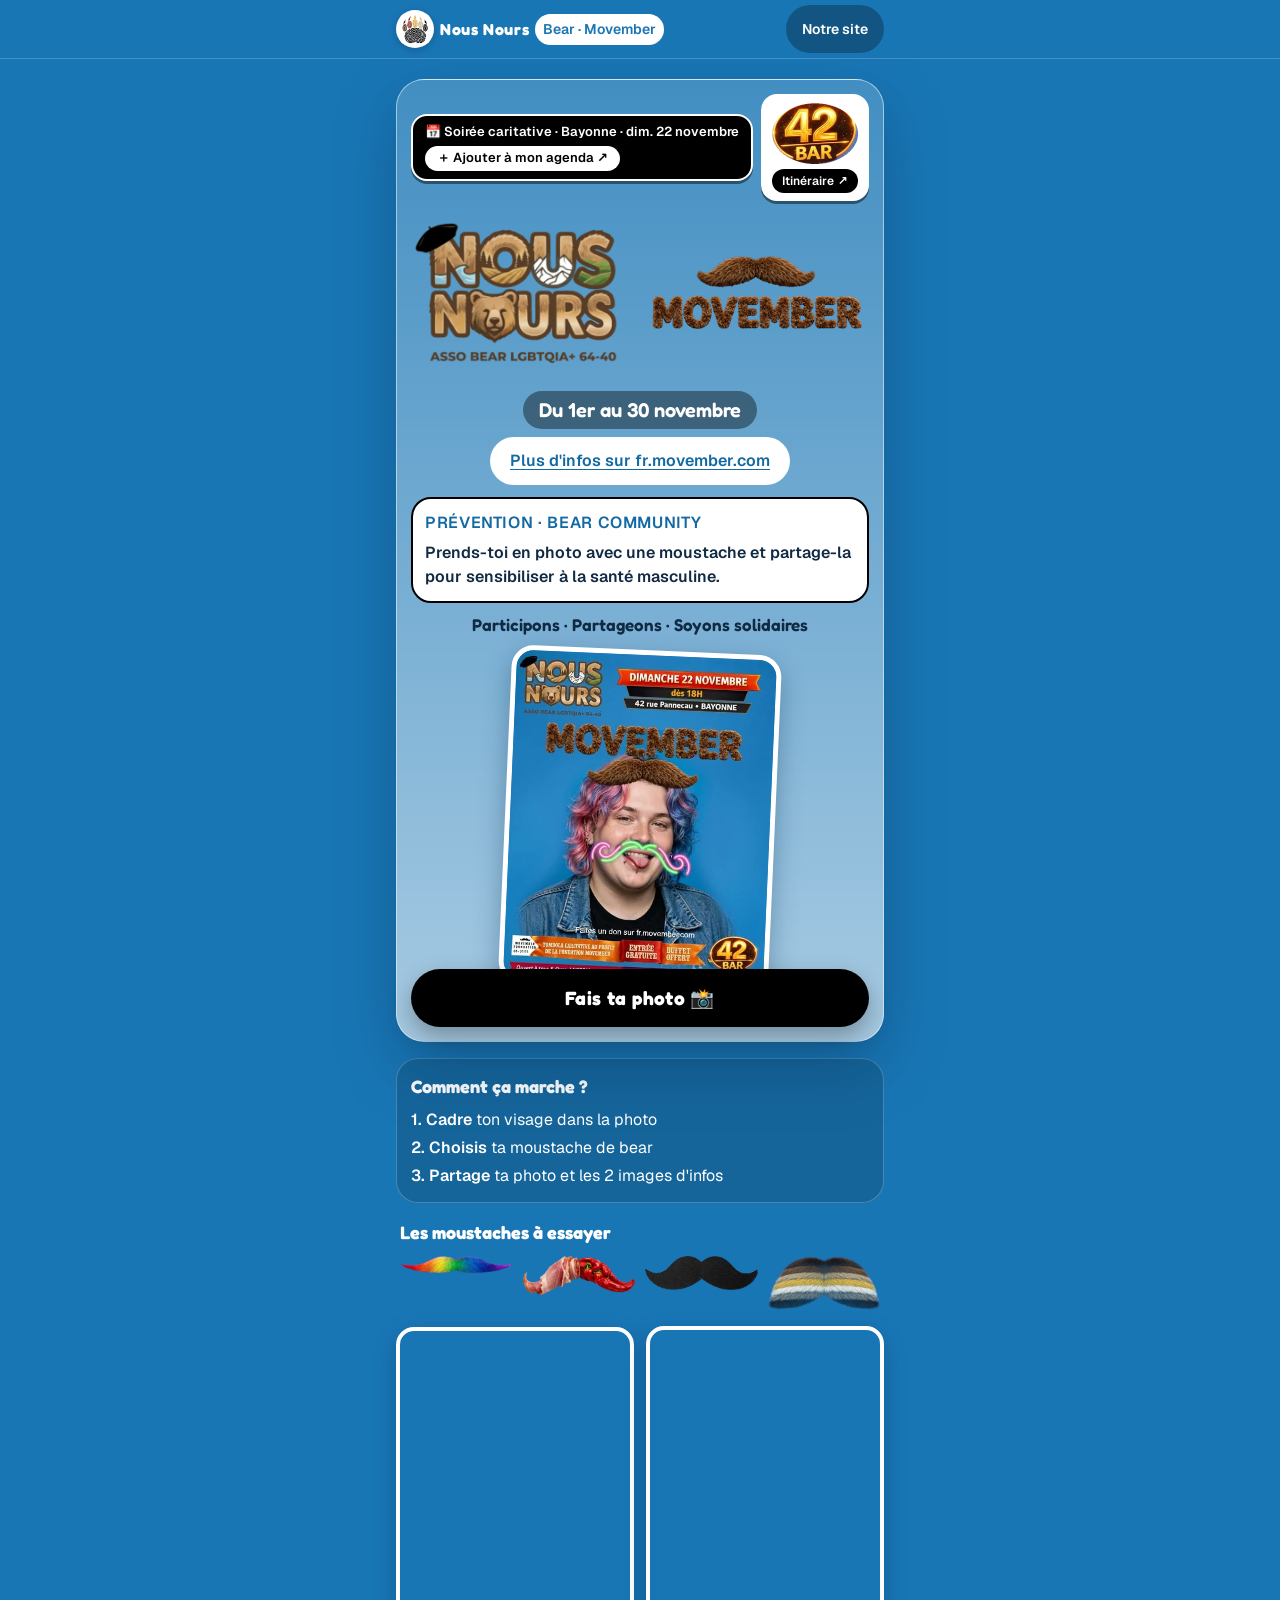
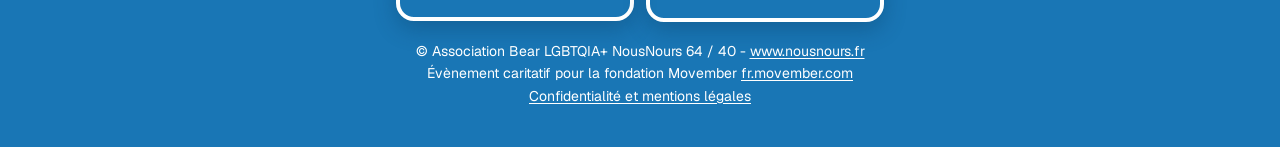
==== commit 7402184b: "Accessibilité, RGPD, petits écrans, agenda Google, partage via le menu natif - Agenda : lien Google " ====
--- a/index.html
+++ b/index.html
@@ -2,7 +2,7 @@
 <html lang="fr">
 <head>
 <meta charset="UTF-8">
-<meta http-equiv="Content-Security-Policy" content="default-src 'none'; script-src 'self' 'wasm-unsafe-eval' 'unsafe-eval'; style-src 'self'; img-src 'self' blob: data:; font-src 'self'; media-src 'self' blob:; connect-src 'self'; worker-src 'self' blob:; manifest-src 'self'; base-uri 'none'; form-action 'none'">
+<meta http-equiv="Content-Security-Policy" content="default-src 'none'; script-src 'self' 'wasm-unsafe-eval'; style-src 'self'; img-src 'self' blob:; font-src 'self'; media-src 'self' blob:; connect-src 'self'; worker-src 'self' blob:; manifest-src 'self'; base-uri 'none'; form-action 'none'">
 <meta name="referrer" content="no-referrer">
 <meta name="viewport" content="width=device-width, initial-scale=1, viewport-fit=cover">
 <meta name="theme-color" content="#1976b5">
@@ -21,148 +21,162 @@
 <link rel="stylesheet" href="style.css">
 </head>
 <body>
+<a class="skip" href="#contenu">Aller au contenu</a>
 
 <header class="top">
   <div class="top-in">
     <div class="brand">
-      <div class="brand-dot"><img data-asset="empreinte" alt="Empreinte Nous Nours"></div>
-      <b>NOUS NOURS</b>
-      <span class="tag">BEAR • MOVEMBER</span>
+      <div class="brand-dot"><img data-asset="empreinte" alt=""></div>
+      <b>Nous Nours</b>
+      <span class="tag">Bear · Movember</span>
     </div>
-    <a class="btn-info" href="https://www.nousnours.fr" target="_blank" rel="noopener">Notre Site</a>
+    <a class="btn-info" href="https://www.nousnours.fr" target="_blank" rel="noopener noreferrer">Notre site</a>
   </div>
-  <div id="infos">Ta photo est traitée sur ton téléphone et n'est envoyée nulle part. Ce site ne charge aucun service extérieur. Il n'utilise ni cookie ni statistique. <a href="confidentialite.html">En savoir plus</a></div>
 </header>
 
 <!-- ============ ACCUEIL ============ -->
-<main id="s-landing">
+<main id="s-landing"><span id="contenu"></span>
   <section class="hero">
     <div class="hero-pills">
-      <span class="pill-black">BAYONNE : SOIRÉE CARITATIVE · DIMANCHE 22 NOVEMBRE</span>
-      <a class="pill-orange" href="https://www.instagram.com/le.42.bar/" target="_blank" rel="noopener" aria-label="42 Bar sur Instagram">42 BAR</a>
+      <button class="pill-black" id="btn-agenda"><span class="pb-t"><span aria-hidden="true">📅</span> Soirée caritative · Bayonne · dim. 22 novembre</span><span class="pb-a" id="agenda-act"><span aria-hidden="true">＋</span> Ajouter à mon agenda<span aria-hidden="true"> ↗</span></span></button>
+      <a class="pill-orange" href="https://www.google.com/maps/search/?api=1&query=42+Bar+42+rue+Pannecau+Bayonne" target="_blank" rel="noopener noreferrer"><img data-asset="logo42" alt="42 Bar"><span class="pb-a">Itinéraire<span aria-hidden="true"> ↗</span><span class="sr-only"> : 42 rue Pannecau à Bayonne, sur Google Maps</span></span></a>
     </div>
     <div class="hero-grid">
-      <div>
+      <div class="hero-brand">
         <img class="hero-logo" data-asset="logo" alt="Nous Nours – Asso Bear LGBTQIA+ 64-40">
         <h1 class="hero-h1"><img class="hero-title" data-asset="titre" alt="Movember"></h1>
       </div>
-      <div class="frame-wrap">
-        <div class="frame" id="slides" aria-label="Photos des participants Movember">
-          <img class="slide on" data-asset="s1" alt="Portrait d'un participant Movember avec sa moustache de bear (photo 1 sur 5)">
-          <img class="slide" data-asset="s2" alt="Portrait d'un participant Movember avec sa moustache de bear (photo 2 sur 5)">
-          <img class="slide" data-asset="s3" alt="Portrait d'un participant Movember avec sa moustache de bear (photo 3 sur 5)">
-          <img class="slide" data-asset="s4" alt="Portrait d'un participant Movember avec sa moustache de bear (photo 4 sur 5)">
-          <img class="slide" data-asset="s5" alt="Portrait d'un participant Movember avec sa moustache de bear (photo 5 sur 5)">
-        </div>
-        <span class="frame-tag">Fun et Solidaire</span>
+    </div>
+
+    <p class="dates">Du 1er au 30 novembre</p>
+    <a class="more" href="https://fr.movember.com" target="_blank" rel="noopener noreferrer">Plus d'infos sur fr.movember.com</a>
+
+    <div class="note">
+      <div>
+        <p class="eyebrow">Prévention · Bear community</p>
+        <p>Prends-toi en photo avec une moustache et partage-la pour sensibiliser à la santé masculine.</p>
       </div>
     </div>
 
-    <p class="dates">DU 01 AU 30 NOVEMBRE <span>+ D'INFO sur fr.movember.com</span></p>
-
-    <div class="note">
-      <div>
-        <div class="chips"><span class="chip b">PRÉVENTION</span><span class="chip k">BEAR COMMUNITY</span></div>
-        <p>Participez à la prévention Movember : prenez-vous en photo et partagez-la sur les réseaux pour sensibiliser à la santé masculine.</p>
-        <small>Entre Nours on se serre les coudes — un cliché poilu, plein de douceur et de solidarité 🐻💙</small>
-      </div>
+    <p class="feat">Participons · Partageons · Soyons solidaires</p>
+    <div class="frame-wrap">
+      <button class="frame" id="slides" aria-pressed="false" aria-label="Photos de participants Movember portant une moustache de bear. Toucher pour mettre le défilement en pause.">
+        <img class="slide on" data-asset="s1" alt="">
+        <img class="slide" data-asset="s2" alt="">
+        <img class="slide" data-asset="s3" alt="">
+        <img class="slide" data-asset="s4" alt="">
+        <img class="slide" data-asset="s5" alt="">
+        <span class="paused" aria-hidden="true">⏸ En pause</span>
+      </button>
     </div>
-
-    <div class="feat"><span class="f1">PARTICIPONS</span><span class="f2">PARTAGONS</span><span class="f3">SOYONS SOLIDAIRE</span></div>
+    <button class="cta" id="btn-start">Fais ta photo 📸</button>
     <div class="iab" id="iab" hidden>
       <p id="iab-text"></p>
-      <label class="btn w iab-btn" for="file-cam">Choisir une photo</label>
+      <label class="btn w iab-btn" for="file-cam">Prendre une photo</label>
       <input type="file" id="file-cam" accept="image/*" capture="user" hidden>
     </div>
-    <div class="tiles" id="tiles"></div>
-    <button class="cta" id="btn-start">Lancer le Photoshoot 📸</button>
-    <p class="cta-note">Fonctionne sur iPhone &amp; Android • Aucune photo envoyée</p>
   </section>
 
   <section class="how">
-    <h2>COMMENT ÇA MARCHE ?</h2>
-    <div class="how-grid">
-      <div><b>1. Cadre</b>Mets ta tête sous le toupet poilu MOVEMBER</div>
-      <div><b>2. Moustache</b>Swipe le carrousel, trouve ton style bear</div>
-      <div><b>3. Partage</b>Partage ta photo + les 2 images infos en un clic</div>
-    </div>
+    <h2>Comment ça marche ?</h2>
+    <ol class="steps">
+      <li><b>1. Cadre</b> ton visage dans la photo</li>
+      <li><b>2. Choisis</b> ta moustache de bear</li>
+      <li><b>3. Partage</b> ta photo et les 2 images d'infos</li>
+    </ol>
+  </section>
+
+  <section class="mous">
+    <h2>Les moustaches à essayer</h2>
+    <div class="tiles" id="tiles" aria-hidden="true"></div>
   </section>
 
   <section class="pack">
-    <img loading="lazy" data-asset="explications" alt="Movember, c'est quoi ?">
-    <img loading="lazy" data-asset="affiche" alt="Affiche : super gros lot surprise, tombola au 42 Bar">
+    <button class="zoom" data-zoom="explications" aria-label="Agrandir l'image : Movember, c'est quoi ?"><img loading="lazy" data-asset="explications" alt="Movember, c'est quoi ?"></button>
+    <button class="zoom" data-zoom="affiche" aria-label="Agrandir l'affiche : super gros lot surprise, tombola au 42 Bar"><img loading="lazy" data-asset="affiche" alt=""></button>
     <p class="sr-only">Soirée caritative dimanche 22 novembre dès 18h au 42 Bar, 42 rue Pannecau, Bayonne : tombola, entrée gratuite, buffet offert. Movember du 1er au 30 novembre : fr.movember.com.</p>
   </section>
 
-  <footer>© Association Bear LGBTQIA+ NousNours 64 / 40 - <a href="https://www.nousnours.fr" target="_blank" rel="noopener">www.nousnours.fr</a><br>Évènement caritatif pour la fondation MOVEMBER <a href="https://fr.movember.com" target="_blank" rel="noopener">fr.movember.com</a></footer>
+  <footer>© Association Bear LGBTQIA+ NousNours 64 / 40 - <a href="https://www.nousnours.fr" target="_blank" rel="noopener noreferrer">www.nousnours.fr</a><br>Évènement caritatif pour la fondation Movember <a href="https://fr.movember.com" target="_blank" rel="noopener noreferrer">fr.movember.com</a><br><a href="confidentialite.html">Confidentialité et mentions légales</a></footer>
 </main>
 
 <!-- ============ CAMERA ============ -->
-<section class="screen" id="s-camera" aria-label="Prise de la photo" hidden>
-  <video id="vid" playsinline muted autoplay></video>
+<section class="screen" id="s-camera" aria-labelledby="cam-title" hidden>
+  <h2 class="sr-only" id="cam-title" tabindex="-1">Prise de la photo</h2>
+  <video id="vid" playsinline muted autoplay aria-hidden="true"></video>
   <div class="cam-top">
-    <button id="btn-close">✕ Fermer</button>
-    <div class="hint" id="hint">Aligne ta tête sous le toupet</div>
-    <button id="btn-flip" aria-label="Changer de caméra">⟲</button>
+    <button id="btn-close"><span aria-hidden="true">✕</span> Fermer</button>
+    <div class="hint" id="hint" role="status">Cadre ton visage</div>
+    <button id="btn-flip" aria-label="Changer de caméra"><span aria-hidden="true">⟲</span></button>
   </div>
   <div class="stage">
-    <canvas id="preview" width="540" height="675"></canvas>
-    <div class="overlay" id="loading"><div><div class="spin"></div><p id="loading-text">Chargement du détourage…</p></div></div>
-    <div class="overlay" id="count" aria-live="assertive" hidden></div>
+    <canvas id="preview" width="540" height="675" role="img" aria-label="Aperçu de ta photo avec la moustache"></canvas>
+    <div class="overlay" id="loading"><div><div class="spin"></div><p id="loading-text">Préparation de la photo…</p></div></div>
+    <div class="overlay" id="count" aria-live="polite" hidden></div>
     <div class="overlay" id="flash"></div>
-    <div class="overlay" id="cam-error" hidden><p id="cam-error-text"></p><button id="btn-err-file">Choisir une photo</button><button id="btn-err-retry" hidden>Réessayer</button><button id="btn-err-continue" hidden>Continuer sans détourage</button></div>
+    <div class="overlay" id="cam-error" role="alert" hidden><p id="cam-error-text"></p><button id="btn-err-file">Prendre une photo</button><button id="btn-err-retry" hidden>Réessayer</button><button id="btn-err-continue" hidden>Continuer quand même</button></div>
   </div>
   <div class="cam-bottom">
-    <div class="carousel" id="carousel" role="group" aria-label="Choix de la moustache"></div>
-    <details id="adjust" open>
-      <summary>Ajuster ▾</summary>
+    <div class="carousel" id="carousel" role="radiogroup" aria-label="Choix de la moustache"></div>
+    <details id="adjust">
+      <summary>Ajuster la taille et la position</summary>
       <div class="sliders">
-        <label>Taille moustache<input type="range" id="sl-mscale" min="0.6" max="1.6" step="0.02" value="1"></label>
-        <label>Hauteur moustache<input type="range" id="sl-my" min="-40" max="40" step="1" value="0"></label>
-        <label>Zoom portrait<input type="range" id="sl-zoom" min="0.8" max="1.3" step="0.02" value="1"></label>
+        <label><span>Taille de la moustache <output id="o-mscale">100 %</output></span><input type="range" id="sl-mscale" min="0.6" max="1.6" step="0.02" value="1"></label>
+        <label><span>Hauteur de la moustache <output id="o-my">0</output></span><input type="range" id="sl-my" min="-40" max="40" step="1" value="0"></label>
+        <label><span>Zoom du portrait <output id="o-zoom">100 %</output></span><input type="range" id="sl-zoom" min="0.8" max="1.3" step="0.02" value="1"></label>
       </div>
     </details>
+    <p class="privacy"><span aria-hidden="true">🔒</span> Ta photo reste sur ton téléphone : elle n'est envoyée nulle part.</p>
     <div class="shutter-row">
-      <button class="round" id="btn-gallery" title="Utiliser une photo de la galerie">Galerie</button>
+      <button class="round" id="btn-gallery" aria-label="Choisir une photo dans la galerie">Galerie</button>
       <input type="file" id="file" accept="image/*" hidden>
       <button class="shutter" id="btn-shutter" aria-label="Prendre la photo"><span></span></button>
-      <button class="round" id="btn-timer" aria-pressed="false">Minuteur<br>off</button>
+      <button class="round" id="btn-timer" aria-pressed="false" aria-label="Minuteur de 3 secondes"><span aria-hidden="true" id="timer-txt">Minuteur<br>off</span></button>
     </div>
   </div>
 </section>
 
 <!-- ============ RESULTAT ============ -->
 <main id="s-result" hidden>
-  <h1 class="sr-only">Ton portrait Movember</h1>
+  <h1 class="sr-only" id="res-title" tabindex="-1">Ton portrait Movember est prêt</h1>
   <div class="res-card">
     <img id="res-img" alt="Ton portrait Movember">
-    <div class="res-meta"><b id="res-name"></b><small>Nous Nours • Movember 2026</small></div>
+    <div class="res-meta"><b id="res-name"></b><small>Nous Nours · Movember 2026</small></div>
   </div>
-  <div class="row2">
-    <button class="btn" id="btn-retake">Refaire</button>
-    <button class="btn w" id="btn-dl">Télécharger</button>
-  </div>
+  <p class="don"><a href="https://fr.movember.com" target="_blank" rel="noopener noreferrer">Faire un don sur fr.movember.com</a></p>
   <div class="dl-list" id="dl-list" hidden>
-    <p>Partage direct indisponible ici. Télécharge les images une par une, puis poste-les en carrousel (la légende est copiée) :</p>
+    <p>Le partage direct n'est pas disponible ici. Enregistre les images une par une, puis poste-les en carrousel (la légende est copiée) :</p>
     <button class="btn" data-dl="0">Ma photo</button><button class="btn" data-dl="1">Movember, c'est quoi ?</button><button class="btn" data-dl="2">Tombola 42 Bar</button>
   </div>
-  <button class="share" id="btn-share">Partager mon Movember<small>Ta photo + les 2 images infos, vers Insta, Facebook, WhatsApp…</small></button>
 
   <div class="packbox">
     <h2 class="fr">Le pack à poster en carrousel</h2>
     <p>1. Ton portrait moustachu · 2. Movember, c'est quoi ? · 3. Super gros lot tombola 42 Bar.</p>
     <div class="pack3">
-      <img id="pk1" alt="Portrait"><img data-asset="explications" alt="Explications"><img data-asset="affiche" alt="Tombola">
+      <img id="pk1" alt="Ton portrait"><img data-asset="explications" alt="Image 2 : Movember, c'est quoi ?"><img data-asset="affiche" alt="Image 3 : tombola au 42 Bar">
     </div>
     <div class="cap">
       <div id="cap-text"></div>
-      <label class="cap-tags"><input type="checkbox" id="cap-tags" checked> Ajouter #lgbt #Bear</label>
+      <label class="cap-tags"><input type="checkbox" id="cap-tags" checked> <span>Ajouter #lgbt #Bear</span></label>
       <button id="btn-cap">Copier la légende</button>
       <p class="cap-warn">Tu publies sous ta responsabilité. Ne publie pas la photo d'une autre personne sans son accord.</p>
     </div>
   </div>
-  <footer>© Association Bear LGBTQIA+ NousNours 64 / 40 - <a href="https://www.nousnours.fr" target="_blank" rel="noopener">www.nousnours.fr</a><br>Évènement caritatif pour la fondation MOVEMBER <a href="https://fr.movember.com" target="_blank" rel="noopener">fr.movember.com</a></footer>
+  <footer>© Association Bear LGBTQIA+ NousNours 64 / 40 - <a href="https://www.nousnours.fr" target="_blank" rel="noopener noreferrer">www.nousnours.fr</a><br>Évènement caritatif pour la fondation Movember <a href="https://fr.movember.com" target="_blank" rel="noopener noreferrer">fr.movember.com</a></footer>
+  <div class="actions" role="group" aria-label="Actions sur ta photo">
+    <button class="share" id="btn-share">Partager</button>
+    <p class="share-hint">Dans le menu, choisis <strong>Instagram (Feed)</strong>, <strong>TikTok</strong> ou <strong>Facebook (Fil)</strong> : ta photo et la légende sont déjà prêtes, il ne reste qu'à publier.</p>
+    <div class="row2">
+      <button class="btn" id="btn-retake">Refaire</button>
+      <button class="btn w" id="btn-dl">Enregistrer l'image</button>
+    </div>
+  </div>
 </main>
+
+<div class="lightbox" id="lightbox" role="dialog" aria-modal="true" aria-label="Image en plein écran" hidden>
+  <button class="lb-close" id="lb-close">Fermer l'image</button>
+  <img id="lb-img" alt="">
+</div>
 
 <div id="toast" role="status" aria-live="polite"></div>
 
--- a/style.css
+++ b/style.css
@@ -4,79 +4,80 @@
 @font-face{font-family:"Geist";font-style:normal;font-weight:400;font-display:swap;src:url("fonts/geist-latin-400.woff2") format("woff2");unicode-range:U+0000-00FF,U+0131,U+0152-0153,U+02BB-02BC,U+02C6,U+02DA,U+02DC,U+0304,U+0308,U+0329,U+2000-206F,U+20AC,U+2122,U+2191,U+2193,U+2212,U+2215,U+FEFF,U+FFFD}
 @font-face{font-family:"Geist";font-style:normal;font-weight:600;font-display:swap;src:url("fonts/geist-latin-600.woff2") format("woff2");unicode-range:U+0000-00FF,U+0131,U+0152-0153,U+02BB-02BC,U+02C6,U+02DA,U+02DC,U+0304,U+0308,U+0329,U+2000-206F,U+20AC,U+2122,U+2191,U+2193,U+2212,U+2215,U+FEFF,U+FFFD}
 :root{
-  --blue:#1976b5; --blue-deep:#136aa3; --orange:#c05000; --cream:#fff8e6; --ink:#102a43; --fur:#7a4a22;
+  --blue:#1976b5; --blue-deep:#136aa3; --orange:#a94400; --cream:#fff8e6; --ink:#102a43; --fur:#7a4a22;
   --safe-t:env(safe-area-inset-top,0px); --safe-b:env(safe-area-inset-bottom,0px);
 }
 *{box-sizing:border-box;margin:0;padding:0}
-html,body{background:var(--blue);color:#fff;font-family:"Geist",system-ui,sans-serif;-webkit-tap-highlight-color:transparent}
+html,body{background:var(--blue);color:#fff;font-family:"Geist",system-ui,sans-serif;font-size:100%;line-height:1.5;-webkit-tap-highlight-color:transparent}
 h1,h2,h3,.fr{font-family:"Fredoka",system-ui,sans-serif}
 button{font:inherit;color:inherit;background:none;border:0;cursor:pointer}
 img{display:block;max-width:100%}
 [hidden]{display:none!important}
-:focus-visible{outline:3px solid #fff;outline-offset:2px}
+:focus-visible{outline:3px solid #000;outline-offset:2px;box-shadow:0 0 0 2px #fff}   /* anneau noir + liseré blanc : visible sur fond clair comme sombre */
+.skip{position:absolute;left:8px;top:-60px;z-index:100;background:#fff;color:#000;padding:12px 16px;border-radius:12px;font-weight:700}.skip:focus{top:8px}
 
 /* ---------- header ---------- */
-.top{position:sticky;top:0;z-index:30;padding-top:var(--safe-t);backdrop-filter:blur(14px);-webkit-backdrop-filter:blur(14px);background:rgba(25,118,181,.82);border-bottom:1px solid rgba(255,255,255,.18)}
-.top-in{max-width:520px;margin:0 auto;height:58px;padding:0 16px;display:flex;align-items:center;justify-content:space-between}
+.top{position:sticky;top:0;z-index:30;padding-top:var(--safe-t);background:rgba(25,118,181,.82);border-bottom:1px solid rgba(255,255,255,.18)}
+.top-in{max-width:520px;margin:0 auto;min-height:58px;padding:5px 16px;display:flex;align-items:center;justify-content:space-between;flex-wrap:wrap;gap:6px}
 .brand{display:flex;align-items:center;gap:10px}
 .brand-dot{width:38px;height:38px;border-radius:50%;background:#fff;display:grid;place-items:center;overflow:hidden;box-shadow:0 2px 8px rgba(0,0,0,.2)}
 .brand-dot img{width:30px;height:30px;object-fit:contain}
 .brand b{font-family:"Fredoka";font-weight:700;letter-spacing:.04em}
-.tag{margin-left:4px;font-size:12px;font-weight:700;padding:5px 10px;border-radius:99px;background:#fff;color:var(--blue)}
-.btn-info{display:inline-flex;align-items:center;color:inherit;text-decoration:none;height:32px;padding:0 14px;border-radius:99px;background:rgba(0,0,0,.28);font-size:12px;font-weight:600}
+.tag{margin-left:4px;font-size:.875rem;font-weight:700;padding:5px 10px;border-radius:99px;background:#fff;color:var(--blue)}
+.btn-info{display:inline-flex;align-items:center;color:inherit;text-decoration:none;min-height:48px;padding:0 16px;border-radius:99px;background:rgba(0,0,0,.28);font-size:.875rem;font-weight:600}
 #infos a{color:#fff;text-decoration:underline}
-#infos{max-width:520px;margin:0 auto;padding:12px 16px;font-size:13px;line-height:1.4;background:rgba(0,0,0,.22)}
+#infos{max-width:520px;margin:12px auto 0;padding:12px 16px;font-size:.875rem;line-height:1.5;background:rgba(0,0,0,.22);border-radius:14px}
 
 /* ---------- landing ---------- */
 main{max-width:520px;margin:0 auto;padding:20px 16px calc(40px + var(--safe-b))}
 .hero{position:relative;border-radius:28px;padding:18px;color:var(--ink);background:linear-gradient(180deg,rgba(255,255,255,.18),rgba(255,255,255,.62));border:1px solid rgba(255,255,255,.5);box-shadow:0 24px 60px rgba(8,50,84,.35)}
-.hero-pills{display:flex;justify-content:space-between;align-items:center;gap:6px}
-.pill-black{background:#000;color:#fff;font-size:clamp(6px,1.78vw,11px);font-weight:700;letter-spacing:0;padding:8px 12px;border-radius:99px;white-space:nowrap;min-width:0}
-.pill-orange{flex:none;text-decoration:none;display:inline-block;background:var(--orange);color:#fff;font-size:12px;font-weight:700;padding:8px 10px;border-radius:99px;white-space:nowrap}
+.hero-pills{display:flex;justify-content:space-between;align-items:center;gap:8px;flex-wrap:wrap}
+.pill-black{background:#000;color:#fff;font-size:.875rem;font-weight:700;letter-spacing:0;padding:8px 14px;border-radius:18px;min-width:0;line-height:1.3}
+.pill-orange{flex:none;text-decoration:none;display:inline-flex;align-items:center;min-height:48px;background:var(--orange);color:#fff;font-size:.875rem;font-weight:700;padding:0 16px;border-radius:99px;white-space:nowrap}
 .hero-grid{margin-top:16px;display:grid;grid-template-columns:1.12fr .88fr;gap:12px;align-items:start}
 .hero-logo{width:100%}
 .hero-title{width:100%;margin-top:2px}
 .dates span{font-weight:500;opacity:.95}
-.dates{margin-top:16px;text-align:center;white-space:nowrap;font-family:"Fredoka";font-weight:600;font-size:clamp(10px,3vw,17px);color:#fff;text-shadow:0 2px 0 rgba(8,50,84,.35)}
+.dates{margin-top:16px;text-align:center;font-family:"Fredoka";font-weight:600;font-size:clamp(1rem,4.4vw,1.25rem);color:#fff;text-shadow:0 2px 0 rgba(8,50,84,.35)}
 .frame-wrap{position:relative;align-self:end;margin-bottom:6px}
 .frame{position:relative;aspect-ratio:4/5;border-radius:22px;border:4px solid #fff;overflow:hidden;transform:rotate(2.5deg);box-shadow:0 10px 26px rgba(8,50,84,.35);background:var(--blue)}
 .frame img.slide{position:absolute;inset:0;width:100%;height:100%;object-fit:cover;opacity:0;transition:opacity .9s ease}
 .frame img.slide.on{opacity:1}
-.frame-tag{position:absolute;right:-6px;bottom:-12px;background:#000;color:#fff;font-size:12px;font-weight:600;padding:5px 10px;border-radius:99px;transform:rotate(-6deg)}
+.frame-tag{position:absolute;right:-6px;bottom:-12px;background:#000;color:#fff;font-size:.875rem;font-weight:600;padding:5px 10px;border-radius:99px;transform:rotate(-6deg)}
 .note{margin-top:18px;border:2px solid #000;border-radius:20px;background:#fff;padding:14px;display:flex;gap:12px;align-items:flex-start}
 .note .ico{flex:none;width:48px;height:48px;border-radius:50%;background:var(--orange);border:3px solid #000;display:grid;place-items:center;overflow:hidden}
 .note .ico img{width:30px}
 .chips{display:flex;gap:6px;flex-wrap:wrap;margin-bottom:8px}
-.chip{font-size:12px;font-weight:700;padding:4px 9px;border-radius:99px}
+.chip{font-size:.875rem;font-weight:700;padding:4px 9px;border-radius:99px}
 .chip.b{background:var(--blue);color:#fff}.chip.k{background:#000;color:#fff}
-.note p{font-size:13px;line-height:1.35;font-weight:600}
-.note small{display:block;margin-top:6px;font-size:11.5px;font-weight:400;color:rgba(16,42,67,.65);line-height:1.35}
+.note p{font-size:1rem;line-height:1.5;font-weight:600}
+.note small{display:block;margin-top:6px;font-size:.875rem;font-weight:400;color:rgba(16,42,67,.85);line-height:1.5}
 .feat{margin-top:16px;display:flex;gap:8px;flex-wrap:wrap}
-.feat span{font-size:12px;font-weight:700;padding:8px 14px;border-radius:99px}
+.feat span{font-size:.875rem;font-weight:700;padding:8px 14px;border-radius:99px}
 .feat .f1{background:var(--blue);color:#fff}.feat .f2{background:#fff;color:#000;border:1px solid rgba(0,0,0,.1)}.feat .f3{background:#000;color:#fff}
 .tiles{margin-top:16px;display:grid;grid-template-columns:repeat(4,1fr);gap:8px}
 .tile{aspect-ratio:1;border-radius:14px;background:var(--cream);border:1px solid rgba(0,0,0,.07);display:grid;place-items:center;padding:8px}
 .tile img{max-height:44px;object-fit:contain}
-.cta{margin-top:18px;width:100%;height:58px;border-radius:99px;background:#000;color:#fff;font-family:"Fredoka";font-weight:700;font-size:19px;letter-spacing:.02em;box-shadow:0 10px 24px rgba(0,0,0,.3);transition:transform .12s}
+.cta{margin-top:18px;width:100%;min-height:58px;border-radius:99px;background:#000;color:#fff;font-family:"Fredoka";font-weight:700;font-size:1.2rem;letter-spacing:.02em;box-shadow:0 10px 24px rgba(0,0,0,.3);transition:transform .12s}
 .cta:active{transform:scale(.97)}
-.cta-note{margin-top:8px;text-align:center;font-size:12px;font-weight:600;color:rgba(16,42,67,.6)}
+.cta-note{margin-top:8px;text-align:center;font-size:.875rem;font-weight:600;color:rgba(16,42,67,.9)}
 .how{margin-top:22px;border-radius:22px;padding:16px;background:rgba(0,0,0,.14);border:1px solid rgba(255,255,255,.22)}
-.how h2{font-size:12px;font-weight:700;letter-spacing:.12em}
-.how-grid{margin-top:12px;display:grid;grid-template-columns:repeat(3,1fr);gap:10px}
-.how-grid div{border-radius:14px;padding:12px;font-size:12px;line-height:1.3;background:#fff;color:#000}
+.how h2{font-size:1.125rem;font-weight:700}
+.how-grid{margin-top:12px;display:grid;grid-template-columns:1fr;gap:10px}
+.how-grid div{border-radius:14px;padding:12px 14px;font-size:1rem;line-height:1.5;background:#fff;color:#000}
 .how-grid div:last-child{background:#000;color:#fff}
-.how-grid b{display:block;margin-bottom:4px;font-size:13px}
+.how-grid b{display:block;margin-bottom:2px;font-size:1rem}
 .pack{margin-top:22px;display:grid;grid-template-columns:1fr 1fr;gap:12px}
 .pack img{border-radius:18px;border:4px solid #fff;box-shadow:0 8px 22px rgba(8,50,84,.3);width:100%}
 footer a{color:inherit;text-decoration:underline;text-underline-offset:2px}
-footer{margin-top:26px;font-size:12px;text-align:center;line-height:1.5}
+footer{margin-top:26px;font-size:.875rem;text-align:center;line-height:1.6}
 
 /* ---------- camera ---------- */
 .screen{position:fixed;left:0;right:0;top:0;height:100vh;height:100dvh;z-index:50;background:#06202f;display:flex;flex-direction:column;padding-top:var(--safe-t);overflow:hidden}
 #vid{position:absolute;width:2px;height:2px;opacity:0;pointer-events:none}
 .cam-top{flex:none;display:flex;align-items:center;justify-content:space-between;gap:8px;padding:10px 12px}
-.cam-top button{height:38px;padding:0 14px;border-radius:99px;background:rgba(255,255,255,.14);font-size:13px;font-weight:600}
-.hint{flex:1;text-align:center;font-size:12px;font-weight:700;padding:9px 10px;border-radius:99px;background:#fff;color:#000;white-space:nowrap;overflow:hidden;text-overflow:ellipsis}
+.cam-top button{min-height:48px;min-width:48px;padding:0 16px;border-radius:99px;background:rgba(255,255,255,.18);font-size:.9375rem;font-weight:600}
+.hint{flex:1;text-align:center;font-size:.875rem;line-height:1.3;font-weight:700;padding:8px 12px;border-radius:18px;background:#fff;color:#000}
 .stage{position:relative;flex:1 1 0;min-height:0;overflow:hidden}
 #preview{position:absolute;left:10px;top:0;width:calc(100% - 20px);height:calc(100% - 6px);object-fit:contain;border-radius:14px}
 .overlay{position:absolute;inset:0;display:grid;place-items:center;text-align:center;padding:24px}
@@ -87,25 +88,28 @@
 #flash{background:#fff;opacity:0;pointer-events:none;border-radius:14px;margin:0 10px}
 #flash.go{animation:flash .22s ease}
 @keyframes flash{0%{opacity:0}40%{opacity:1}100%{opacity:0}}
-#cam-error{background:rgba(6,32,47,.92);border-radius:14px;margin:0 10px;font-size:14px;line-height:1.45;gap:14px;align-content:center}
-#cam-error button{margin:0 auto;height:44px;padding:0 20px;border-radius:99px;background:#fff;color:#000;font-weight:700}
+#cam-error{background:rgba(6,32,47,.95);border-radius:14px;margin:0 10px;font-size:1rem;line-height:1.5;gap:14px;align-content:center}
+#cam-error button{margin:0 auto;min-height:48px;padding:0 20px;border-radius:99px;background:#fff;color:#000;font-weight:700}
 .cam-bottom{flex:none;width:100%;max-width:720px;margin:0 auto;max-height:58vh;max-height:58dvh;overflow-y:auto;padding:8px 12px calc(10px + var(--safe-b));background:#06202f}
 .carousel{display:flex;gap:8px;overflow-x:auto;scroll-snap-type:x proximity;padding:2px 2px 8px;scrollbar-width:none;-webkit-overflow-scrolling:touch}
 .carousel::-webkit-scrollbar{display:none}
 .card{flex:none;width:104px;scroll-snap-align:center;border-radius:16px;padding:8px 6px;display:flex;flex-direction:column;align-items:center;background:rgba(255,255,255,.12);border:2px solid rgba(255,255,255,.18);text-align:center;transition:transform .12s}
-.card[aria-pressed=true]{background:#fff;border-color:#fff;color:#000;transform:scale(1.03)}
+.card[aria-checked=true]{background:#fff;border-color:#fff;color:#000;transform:scale(1.03)}
 .card .im{height:42px;width:100%;display:grid;place-items:center}
 .card .nf{font-size:30px;line-height:1}
 .card .im img{max-height:38px;max-width:100%;object-fit:contain}
-.card b{display:block;margin-top:4px;min-height:2.2em;font-family:"Fredoka";font-size:12px;line-height:1.1}
-.card i{display:block;font-style:normal;font-size:12px;line-height:1.15;margin-top:2px}
-details#adjust summary{list-style:none;cursor:pointer;font-size:12px;font-weight:600;opacity:.85;padding:0 4px 6px}
+.card b{display:block;margin-top:4px;min-height:2.2em;font-family:"Fredoka";font-size:.875rem;line-height:1.2}
+.card i{display:block;font-style:normal;font-size:.875rem;line-height:1.2;margin-top:2px}
+details#adjust summary{list-style:none;cursor:pointer;display:flex;align-items:center;gap:8px;min-height:48px;font-size:.9375rem;font-weight:600;padding:0 4px}
+details#adjust summary::before{content:"▸";transition:transform .15s}
+details#adjust[open] summary::before{transform:rotate(90deg)}
 details#adjust summary::-webkit-details-marker{display:none}
-.sliders{display:grid;grid-template-columns:repeat(3,1fr);gap:8px;padding-bottom:8px}
-.sliders label{min-width:0;font-size:12px;font-weight:600;color:rgba(255,255,255,.75)}
-.sliders input{width:100%;accent-color:#fff}
+.sliders{display:grid;grid-template-columns:1fr;gap:6px;padding-bottom:8px}
+.sliders label{display:block;min-width:0;font-size:.9375rem;font-weight:600;color:#fff}
+.sliders output{font-weight:400;opacity:.85}
+.sliders input{display:block;width:100%;min-height:48px;accent-color:#fff}
 .shutter-row{display:flex;align-items:center;justify-content:space-between;gap:12px}
-.round{width:56px;height:56px;border-radius:50%;background:rgba(255,255,255,.14);display:grid;place-items:center;font-size:12px;font-weight:600;text-align:center;line-height:1.1;cursor:pointer}
+.round{width:60px;height:60px;border-radius:50%;background:rgba(255,255,255,.18);display:grid;place-items:center;font-size:.8125rem;font-weight:600;text-align:center;line-height:1.1;cursor:pointer}
 .shutter{width:72px;height:72px;border-radius:50%;background:#fff;display:grid;place-items:center;box-shadow:0 0 0 6px rgba(255,255,255,.25);transition:transform .1s}
 .shutter:active{transform:scale(.94)}
 .shutter span{width:58px;height:58px;border-radius:50%;border:3px solid #000}
@@ -114,48 +118,139 @@
 .res-card{border-radius:24px;background:#fff;padding:8px;box-shadow:0 20px 50px rgba(8,50,84,.35)}
 .res-card img{border-radius:18px;width:100%;aspect-ratio:4/5;object-fit:cover}
 .res-meta{padding:10px 8px 6px;color:#000}
-.res-meta b{font-family:"Fredoka";font-size:16px}
-.res-meta small{display:block;font-size:12px;color:rgba(0,0,0,.6)}
-.row2{margin-top:14px;display:grid;grid-template-columns:1fr 1fr;gap:10px}
-.btn{height:50px;border-radius:99px;font-weight:700;font-size:14px;background:rgba(0,0,0,.28);border:1px solid rgba(255,255,255,.3)}
+.res-meta b{font-family:"Fredoka";font-size:1.125rem}
+.res-meta small{display:block;font-size:.875rem;color:rgba(0,0,0,.75)}
+.row2{margin-top:8px;display:grid;grid-template-columns:1fr 1fr;gap:8px}
+.btn{min-height:52px;border-radius:99px;font-weight:700;font-size:1rem;background:rgba(0,0,0,.28);border:1px solid rgba(255,255,255,.3)}
 .btn.w{background:#fff;color:#000;border-color:#fff}
-.share{margin-top:12px;width:100%;min-height:64px;border-radius:99px;background:#000;color:#fff;font-family:"Fredoka";font-weight:700;font-size:18px;box-shadow:0 10px 26px rgba(0,0,0,.3);padding:8px 18px;line-height:1.15}
-.share small{display:block;font-family:"Geist";font-weight:400;font-size:12px;margin-top:2px}
+.share{width:100%;min-height:60px;border-radius:99px;background:#000;color:#fff;font-family:"Fredoka";font-weight:700;font-size:1.25rem;box-shadow:0 10px 26px rgba(0,0,0,.3);padding:8px 18px;line-height:1.15}
+.actions{position:sticky;bottom:0;z-index:20;margin:16px -16px calc(-40px - var(--safe-b));padding:10px 16px calc(10px + var(--safe-b));background:rgba(19,106,163,.96);border-top:1px solid rgba(255,255,255,.25)}
 .packbox{margin-top:16px;border-radius:20px;background:#fff;color:#000;padding:14px}
-.packbox h2{font-size:15px}
-.packbox p{margin-top:4px;font-size:12px;line-height:1.4;color:rgba(0,0,0,.7)}
+.packbox h2{font-size:1.125rem}
+.packbox p{margin-top:4px;font-size:.9375rem;line-height:1.5;color:rgba(0,0,0,.8)}
 .pack3{margin-top:10px;display:grid;grid-template-columns:repeat(3,1fr);gap:8px}
 .pack3 img{width:100%;aspect-ratio:4/5;object-fit:cover;border-radius:10px;border:1px solid rgba(0,0,0,.1);background:var(--blue)}
-.cap{margin-top:12px;border-radius:14px;background:var(--cream);border:1px solid rgba(0,0,0,.1);padding:12px;font-size:12px;line-height:1.45}
-.cap button{margin-top:8px;height:36px;padding:0 16px;border-radius:99px;background:var(--blue);color:#fff;font-weight:700;font-size:12px}
-#toast{position:fixed;left:50%;bottom:calc(24px + var(--safe-b));transform:translate(-50%,20px);opacity:0;pointer-events:none;z-index:99;max-width:min(92vw,420px);background:#000;color:#fff;font-size:13px;font-weight:600;line-height:1.35;padding:12px 18px;border-radius:16px;text-align:center;transition:.25s}
+.cap{margin-top:12px;border-radius:14px;background:var(--cream);border:1px solid rgba(0,0,0,.1);padding:12px;font-size:.9375rem;line-height:1.5}
+.cap button{margin-top:8px;min-height:48px;padding:0 20px;border-radius:99px;background:var(--blue-deep);color:#fff;font-weight:700;font-size:1rem}
+#toast{position:fixed;left:50%;bottom:calc(24px + var(--safe-b));transform:translate(-50%,20px);opacity:0;pointer-events:none;z-index:99;max-width:min(92vw,420px);background:#000;color:#fff;font-size:1rem;font-weight:600;line-height:1.4;padding:12px 18px;border-radius:16px;text-align:center;transition:.25s}
 #toast.on{opacity:1;transform:translate(-50%,0)}
 @media (max-height:720px){
-  .cam-top{padding:6px 12px}.cam-top button{height:34px}
+  .cam-top{padding:6px 12px}
   .card{width:88px;padding:6px 4px}.card .im{height:30px}.card .im img{max-height:28px}.card .nf{font-size:24px}.card i{display:none}.card b{min-height:0}
-  .round{width:46px;height:46px}.shutter{width:62px;height:62px}.shutter span{width:48px;height:48px}
+  .round{width:52px;height:52px}.shutter{width:62px;height:62px}.shutter span{width:48px;height:48px}
   .cam-bottom{padding-top:6px}
 }
 @media (max-height:560px){.sliders{display:none}}
 @media (prefers-reduced-motion:reduce){*{animation:none!important;transition:none!important}}
-#loading-text{margin-top:14px;font-weight:600}
+#loading-text{margin-top:14px;font-weight:600;font-size:1rem}
 
 #cap-text{user-select:text;-webkit-user-select:text}
-.cap-tags{display:block;margin-top:8px;font-size:12px;font-weight:600}
-.cap-warn{margin-top:8px;font-size:12px;line-height:1.4;color:rgba(16,42,67,.75)}
-.legal{max-width:640px;margin:0 auto;padding:24px 16px 48px;line-height:1.55;font-size:15px;color:#102a43}
+.cap-tags{display:flex;align-items:center;gap:10px;min-height:48px;margin-top:4px;font-size:1rem;font-weight:600}
+.cap-tags input{width:24px;height:24px;flex:none}
+.cap-warn{margin-top:8px;font-size:.875rem;line-height:1.5;color:rgba(16,42,67,.9)}
+body:has(.legal){background:#fff}
+.legal{max-width:640px;margin:0 auto;padding:24px 16px 48px;line-height:1.6;font-size:1.0625rem;color:#102a43;background:#fff}
 .legal h1{font-size:24px;margin:0 0 12px}.legal h2{font-size:17px;margin:22px 0 6px}
 .legal a{color:#136aa3}
 
-.iab{margin:14px auto;max-width:520px;padding:12px 14px;border-radius:14px;background:#fff3cd;color:#102a43;font-size:14px;line-height:1.45;text-align:center}
+.iab{margin:14px auto;max-width:520px;padding:12px 14px;border-radius:14px;background:#fff3cd;color:#102a43;font-size:1rem;line-height:1.5;text-align:center}
 .iab-btn{display:inline-flex;align-items:center;justify-content:center;margin-top:8px;padding:0 18px;min-height:44px;cursor:pointer}
-.dl-list{margin:12px 0;padding:12px;border-radius:14px;background:#fff3cd;color:#102a43;font-size:14px;line-height:1.45}
+.dl-list{margin:12px 0;padding:12px;border-radius:14px;background:#fff3cd;color:#102a43;font-size:1rem;line-height:1.5}
 .dl-list .btn{margin:6px 6px 0 0}
 
 .sr-only{position:absolute;width:1px;height:1px;overflow:hidden;clip:rect(0 0 0 0);white-space:nowrap}
 h1.hero-h1{font:inherit;margin:0}
-.brand b,.tag,.btn-info{white-space:nowrap}
 .tag{margin-left:0;padding:5px 8px;letter-spacing:0}
-.btn-info{padding:0 10px}
 .brand{gap:6px}
 @media (max-width:380px){.brand b{font-size:14px;letter-spacing:0}.tag{padding:4px 6px}.btn-info{padding:0 8px}}
+.don{margin:12px 0;text-align:center;font-weight:700}
+.don a{color:#fff;text-decoration:underline;text-underline-offset:3px}
+
+/* moins de boutons à l'écran : en direct on ne montre que l'essentiel, les réglages arrivent avec la photo */
+.card i{display:none}.card b{min-height:0}
+#s-camera[data-mode=live] #adjust{display:none}
+#s-camera[data-mode=photo] #btn-gallery,#s-camera[data-mode=photo] #btn-timer,#s-camera[data-mode=photo] #btn-flip{visibility:hidden}
+.pause{display:block;margin:12px auto 0;min-height:48px;padding:0 18px;border-radius:99px;background:#fff;color:#000;font-weight:700;font-size:.9375rem}
+.don{font-size:1.0625rem}
+.feat{align-items:center}
+@media (prefers-reduced-motion:reduce){.pause{display:none}}
+.nets{display:grid;grid-template-columns:repeat(3,1fr);gap:8px;margin-top:8px}
+.net{display:flex;align-items:center;justify-content:center;gap:6px;min-height:48px;border-radius:99px;background:#fff;color:#000;font-weight:700;font-size:.9375rem}
+.more{display:flex;align-items:center;justify-content:center;margin:8px auto 0;min-height:48px;padding:0 20px;width:fit-content;max-width:100%;border-radius:99px;background:#fff;color:var(--blue-deep);font-weight:700;font-size:1rem;text-decoration:underline;text-underline-offset:3px;text-align:center}
+.eyebrow{font-size:.875rem;font-weight:700;letter-spacing:.04em;text-transform:uppercase;color:var(--blue-deep);margin-bottom:6px}
+.feat{display:block;font-family:"Fredoka";font-weight:600;font-size:1.125rem;line-height:1.4;text-align:center;color:var(--ink)}
+.mous{margin-top:22px;padding:0 4px}
+.mous h2{font-size:1.125rem;font-weight:700}
+.mous p{margin-top:4px;font-size:1rem}
+.tiles{margin-top:10px;display:flex;gap:10px;justify-content:space-between}
+.tile{flex:1;aspect-ratio:auto;background:none;border:0;border-radius:0;padding:0;display:block}
+.tile img{max-height:56px;width:100%;margin:0 auto}
+button.zoom{display:block;padding:0;border-radius:18px;cursor:zoom-in}
+button.zoom img{pointer-events:none}
+.lightbox{position:fixed;inset:0;z-index:200;background:rgba(0,0,0,.92);display:flex;flex-direction:column;align-items:center;justify-content:center;gap:12px;padding:12px calc(12px + env(safe-area-inset-right,0px)) calc(12px + var(--safe-b)) 12px;cursor:zoom-out}
+.lightbox img{max-width:100%;max-height:calc(100dvh - 100px);object-fit:contain;border-radius:12px}
+.lb-close{min-height:48px;padding:0 22px;border-radius:99px;background:#fff;color:#000;font-weight:700;font-size:1rem}
+.hero-grid{display:block;text-align:center}
+.hero-logo,.hero-title{width:min(78%,340px);margin-left:auto;margin-right:auto}
+.frame-wrap{width:min(88%,360px);margin:22px auto 0;align-self:auto}
+.frame{border-width:5px}
+button.frame{display:block;width:100%;padding:0;cursor:pointer}
+.paused{display:none;position:absolute;left:8px;top:8px;z-index:2;background:#000;color:#fff;font-size:.875rem;font-weight:700;padding:4px 10px;border-radius:99px}
+.frame.is-paused .paused{display:block}
+.cta{position:relative;z-index:3;margin-top:-26px}
+.hero{padding:14px}
+.hero-logo,.hero-title{width:min(60%,250px)}
+.hero-grid{margin-top:8px}
+.frame-wrap{width:min(68%,270px);margin-top:14px}
+.note{margin-top:12px;padding:12px}
+.feat{margin-top:10px;font-size:1.0625rem}
+.how{margin-top:16px;padding:14px}
+.steps{list-style:none;margin-top:8px;display:grid;gap:4px;font-size:1rem;line-height:1.5}
+.steps b{font-weight:700}
+.mous{margin-top:16px}
+.pack{margin-top:16px}
+footer{margin-top:18px}
+.privacy{margin:2px 0 8px;text-align:center;font-size:.875rem;line-height:1.4;color:#fff}
+.hero-brand{display:grid;grid-template-columns:1fr 1fr;gap:10px;align-items:center}
+.hero-brand .hero-logo,.hero-brand .hero-title{width:100%;margin:0}
+.hero-grid{margin-top:4px}
+.hero-pills{flex-wrap:nowrap;gap:8px}
+.pill-black{font-size:.8125rem;padding:6px 12px;line-height:1.25}
+.pill-orange{min-height:48px;padding:0 14px}
+.hero-brand{gap:8px}
+.cta{margin-top:12px}
+.dates{margin-top:12px}
+.cta{margin-top:-26px}
+.pill-black{text-align:left;cursor:pointer}
+.pill-orange{padding:0;background:none;min-width:88px;justify-content:center}
+.pill-orange img{width:88px;height:auto}
+
+.pill-black{display:flex;flex-direction:column;gap:6px;border:2px solid #fff;box-shadow:0 3px 0 rgba(0,0,0,.45);border-radius:16px;padding:8px 12px}
+.pill-black:active,.pill-orange:active{transform:translateY(2px);box-shadow:none}
+.pb-a{display:inline-block;align-self:flex-start;background:#fff;color:#000;font-weight:800;font-size:.8125rem;padding:4px 12px;border-radius:99px}
+.pill-black.done .pb-a{background:#1b7f3a;color:#fff}
+.pill-orange{flex-direction:column;gap:4px;padding:6px 8px;background:#fff;border:2px solid #fff;box-shadow:0 3px 0 rgba(0,0,0,.45);border-radius:16px;min-width:104px}
+.pill-orange img{width:88px}
+.pill-orange .pb-a{background:#000;color:#fff;align-self:center;font-size:.75rem;padding:3px 10px}
+
+.share-hint{margin:8px 4px 0;font-size:.875rem;line-height:1.4;color:var(--ink,#000);text-align:center}
+
+.actions{background:#136aa3!important}
+
+.share-hint{color:#fff!important}
+
+/* a11y : contraste de la date, texte qui suit la taille choisie sur iPhone */
+.dates{display:block;width:fit-content;margin-inline:auto;background:rgba(0,0,0,.4);padding:4px 16px;border-radius:99px;text-shadow:none}
+@supports (font: -apple-system-body){html{font:-apple-system-body}}
+/* petit écran / grande police : en-tête opaque et sur une ligne */
+.top{background:#1976b5}
+@media (max-width:500px){.top .tag{display:none}.top-in{flex-wrap:nowrap}}
+/* petits écrans (<=420px) : pastilles empilées, barre d'actions plus compacte */
+@media (max-width:500px){
+.hero-pills{flex-direction:column;align-items:stretch}
+.pill-orange{flex-direction:row!important;justify-content:center;gap:16px;padding:6px 16px}
+.pill-orange img{max-height:52px;width:auto}
+.share{min-height:52px;font-size:1.125rem}
+.share-hint{font-size:.8125rem;line-height:1.3;margin-top:4px}
+.row2 .btn{min-height:48px;padding:6px 8px}
+}
